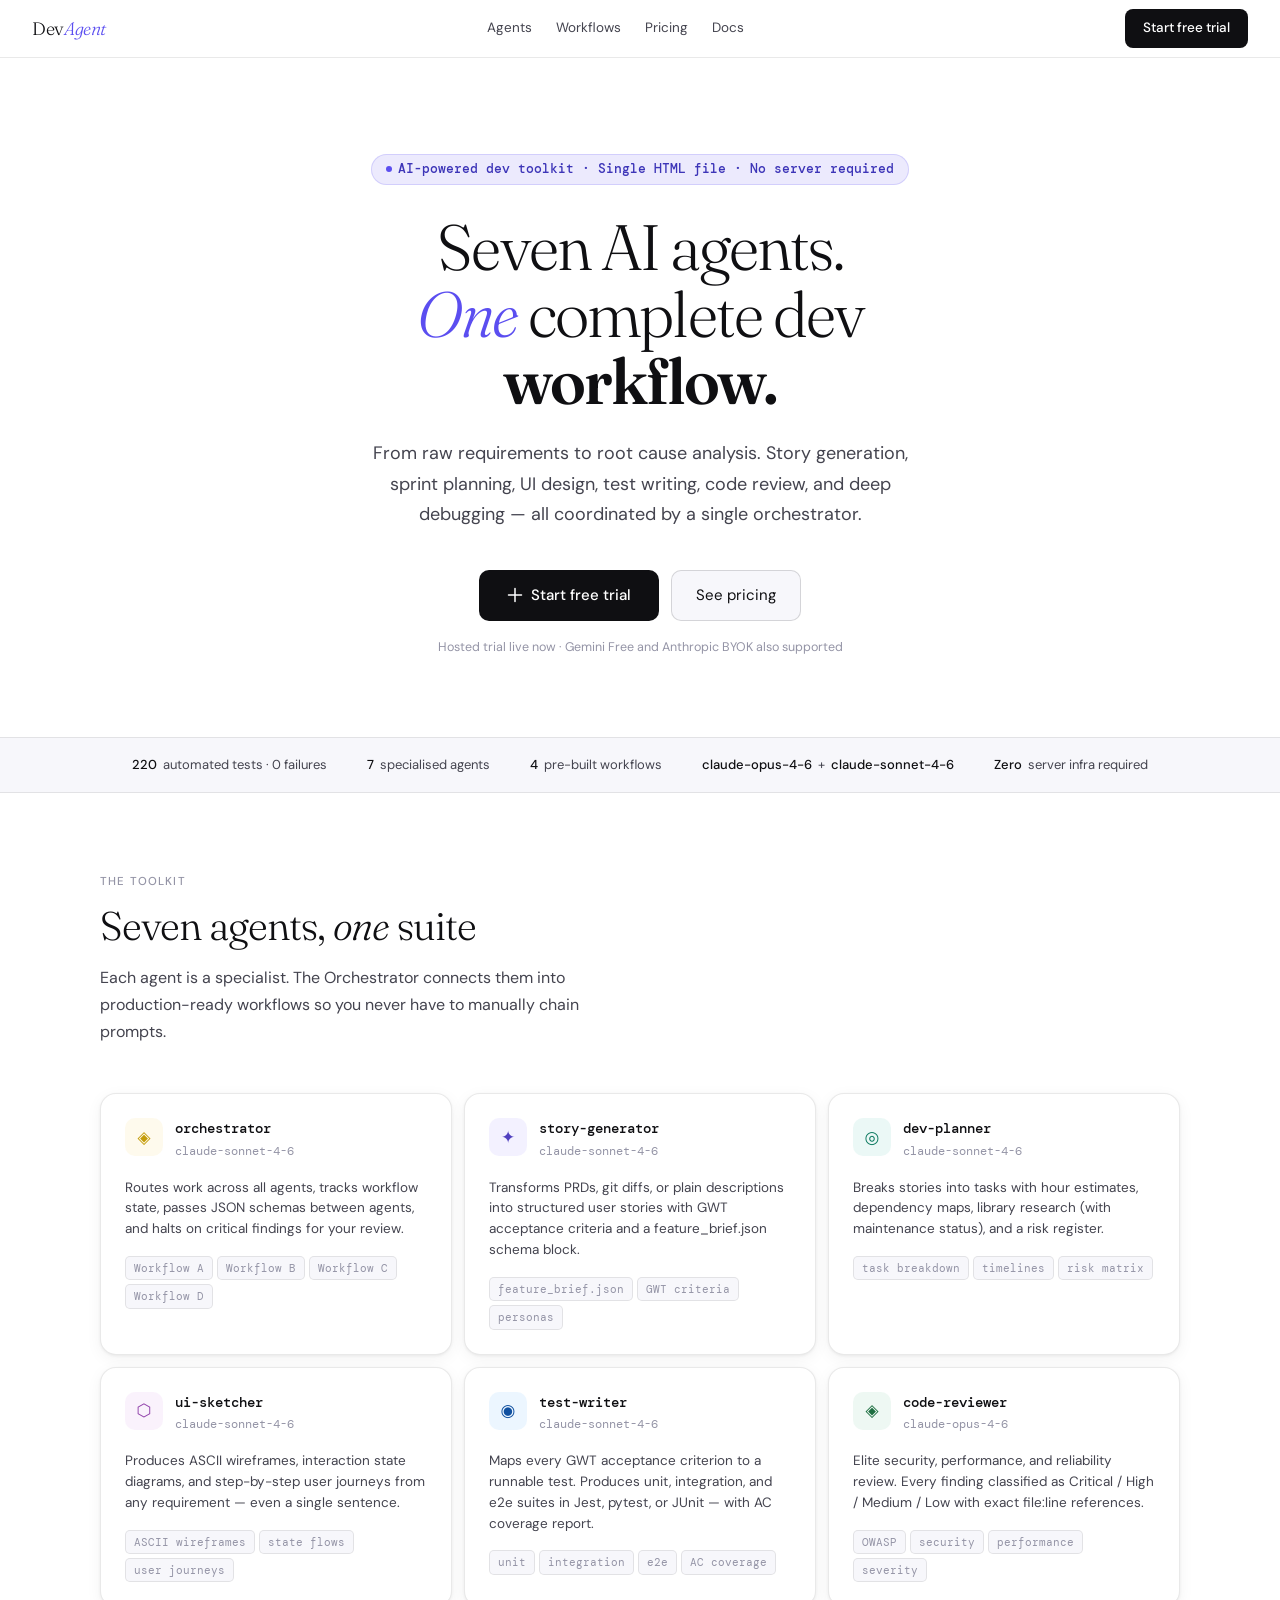
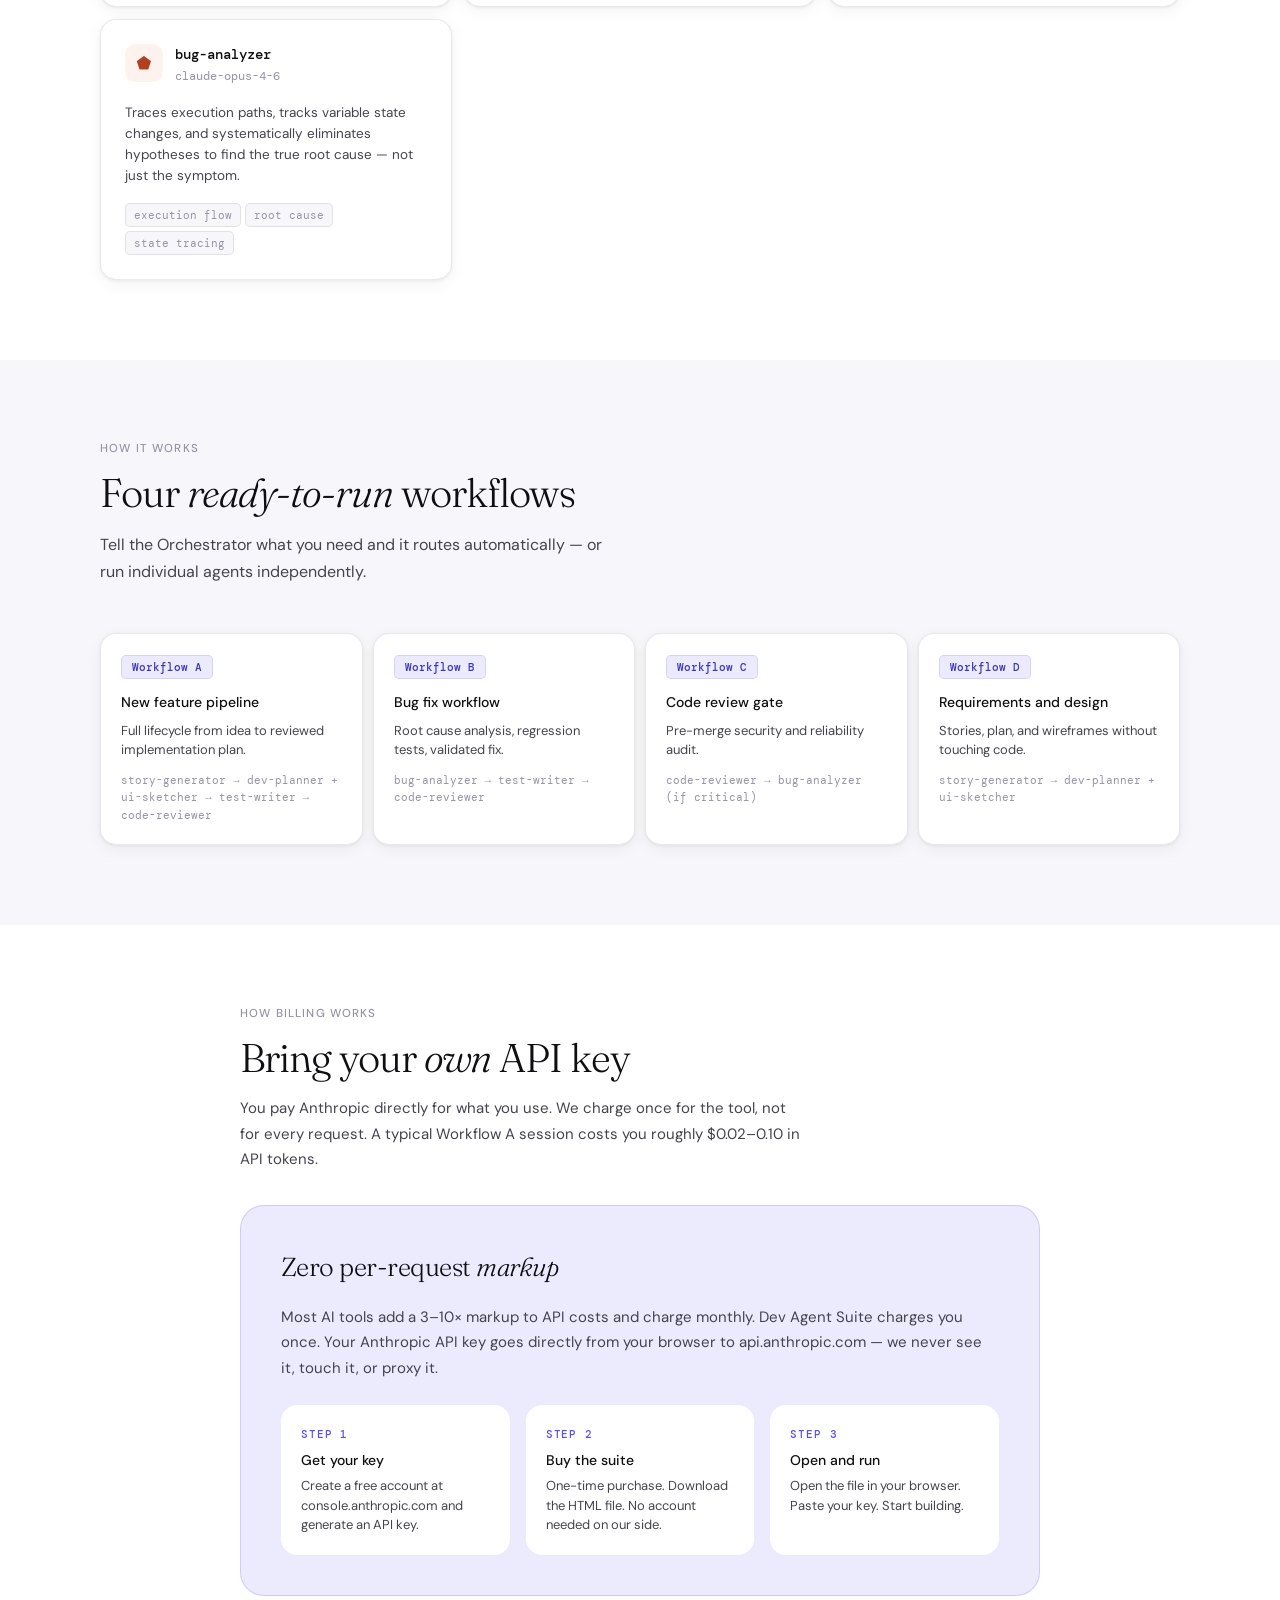
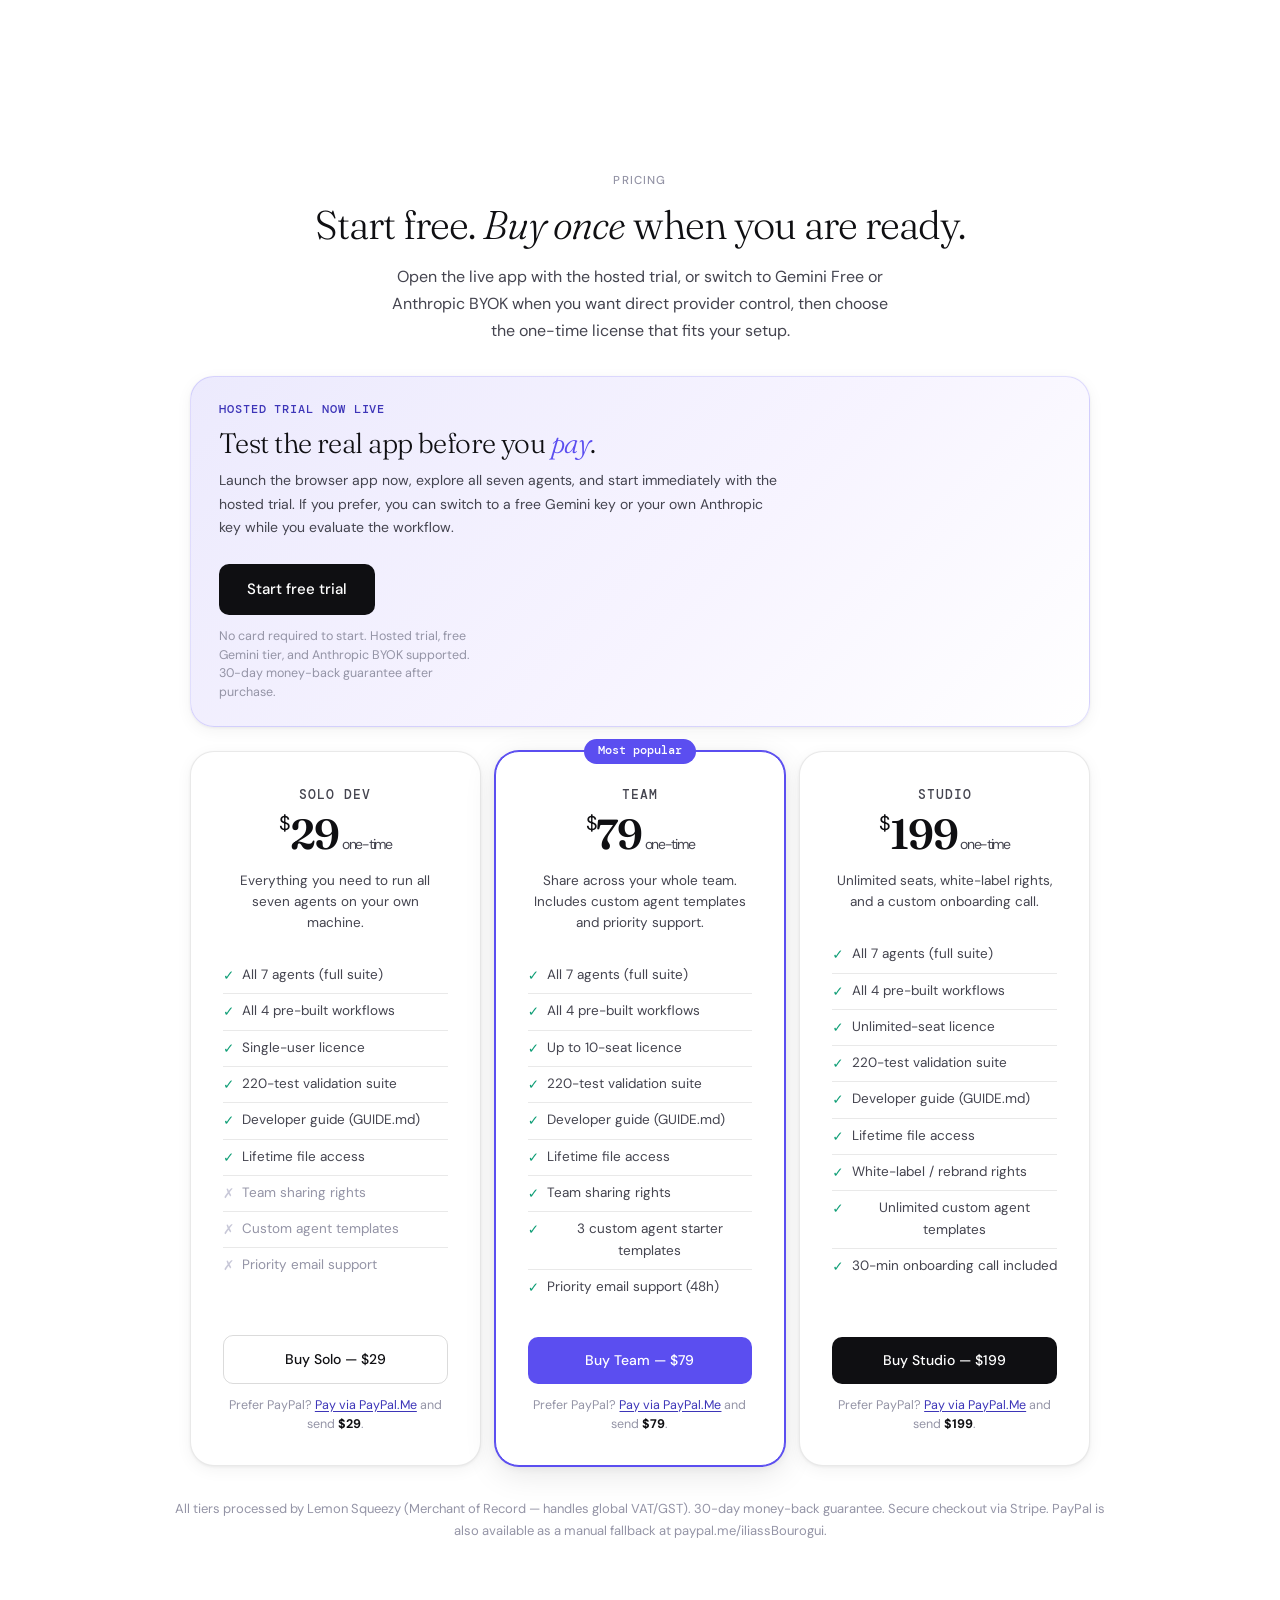
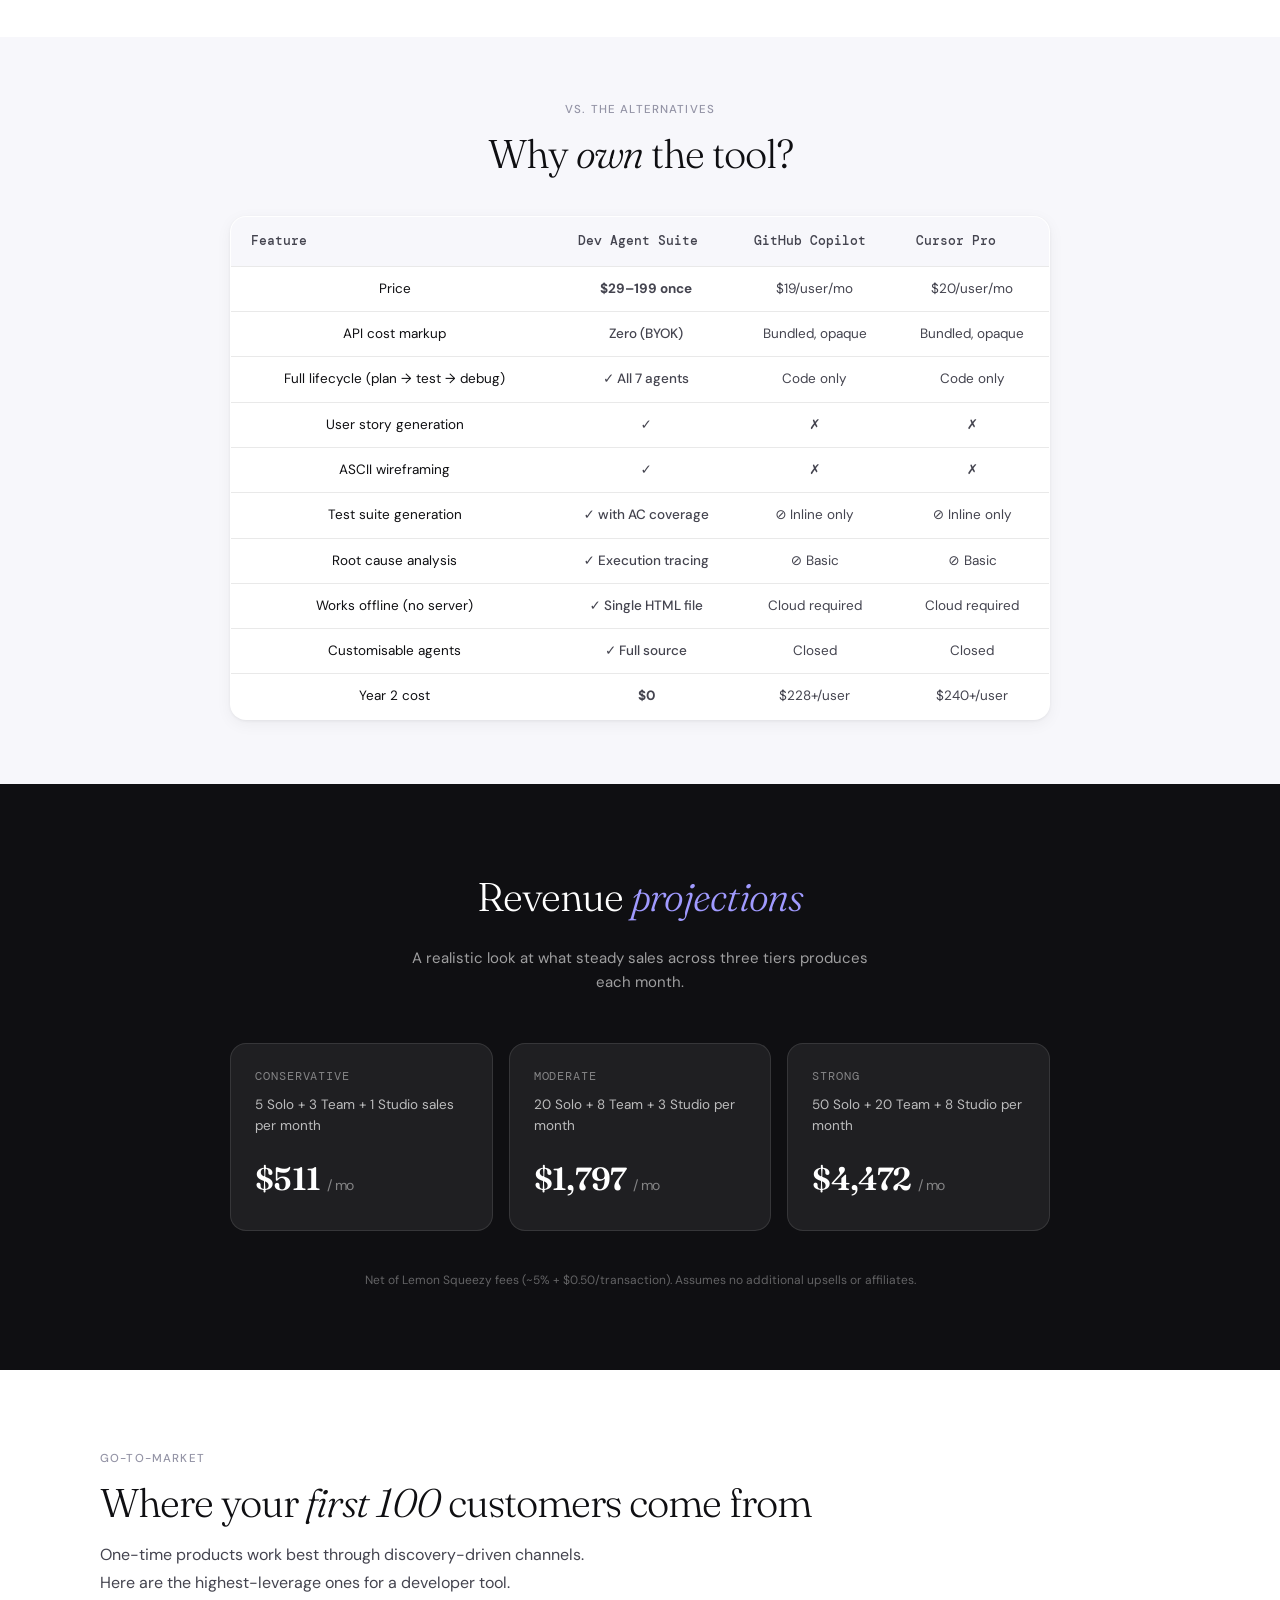
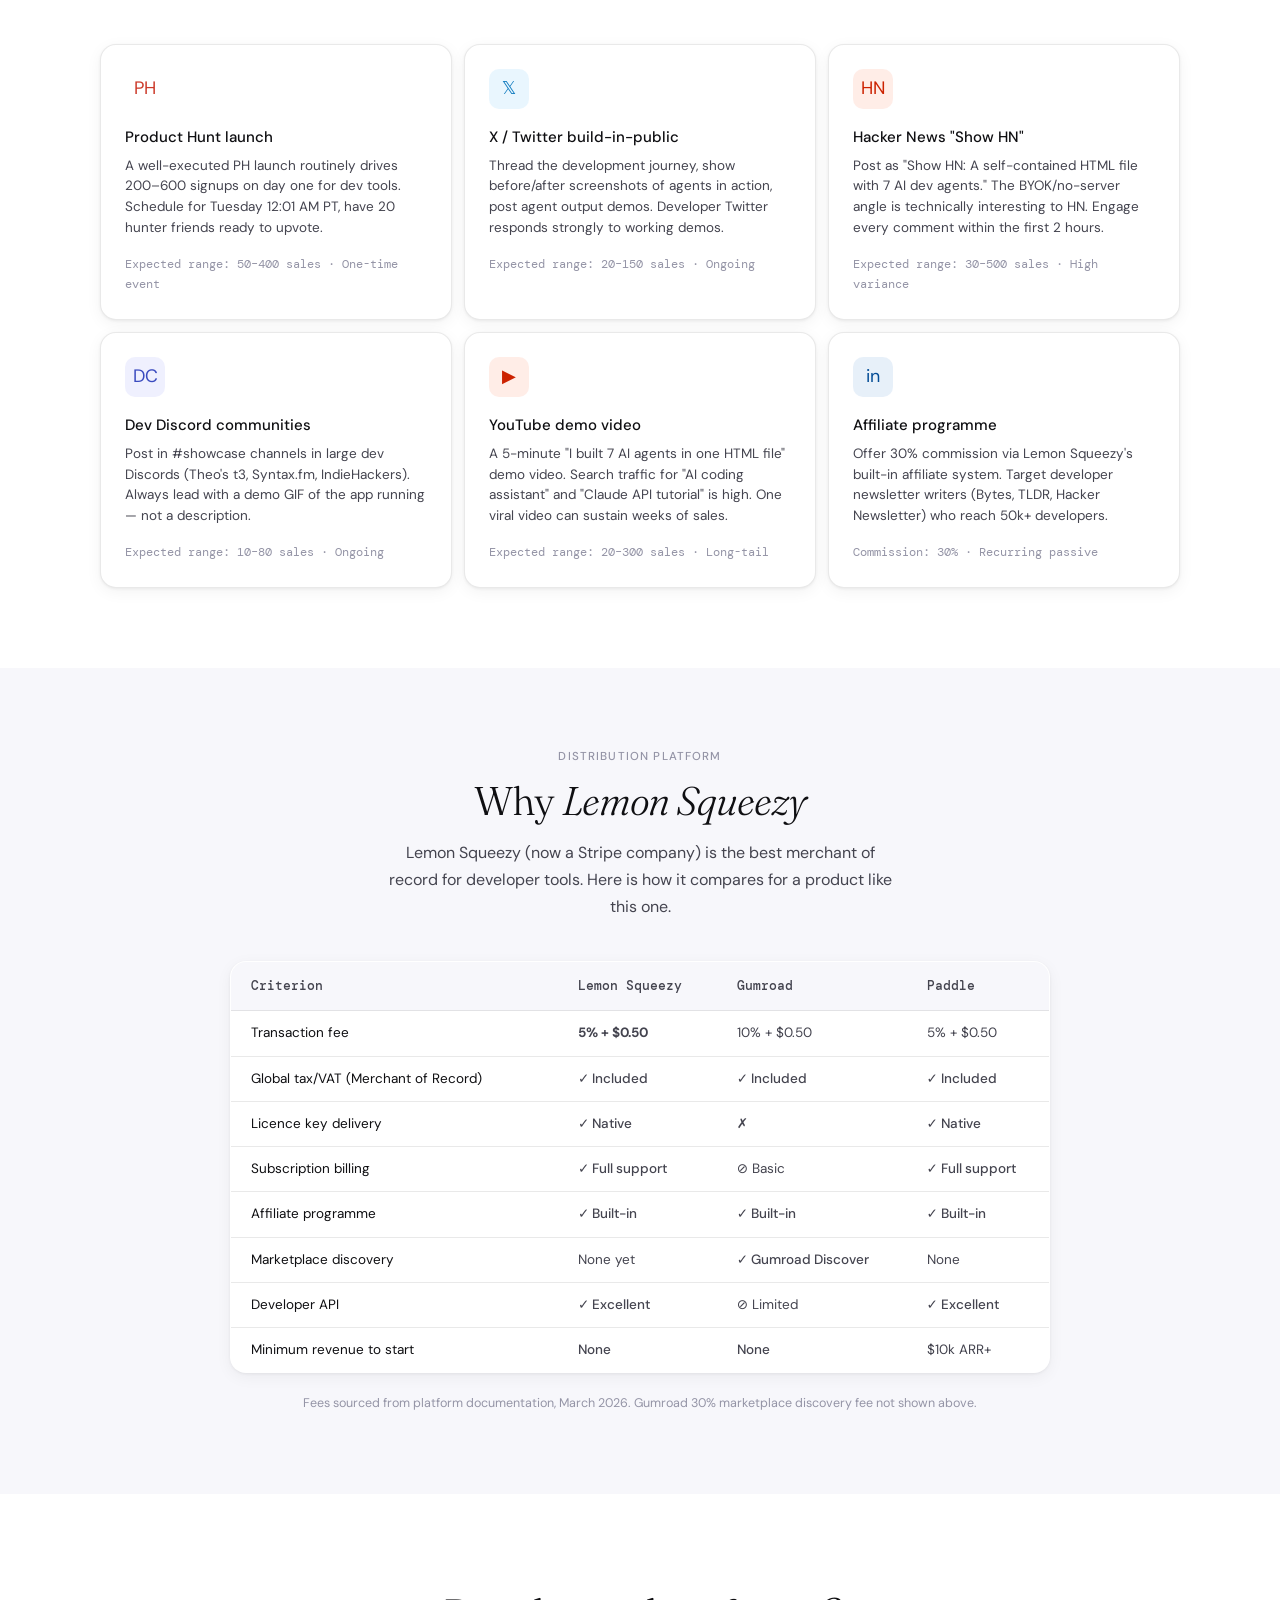
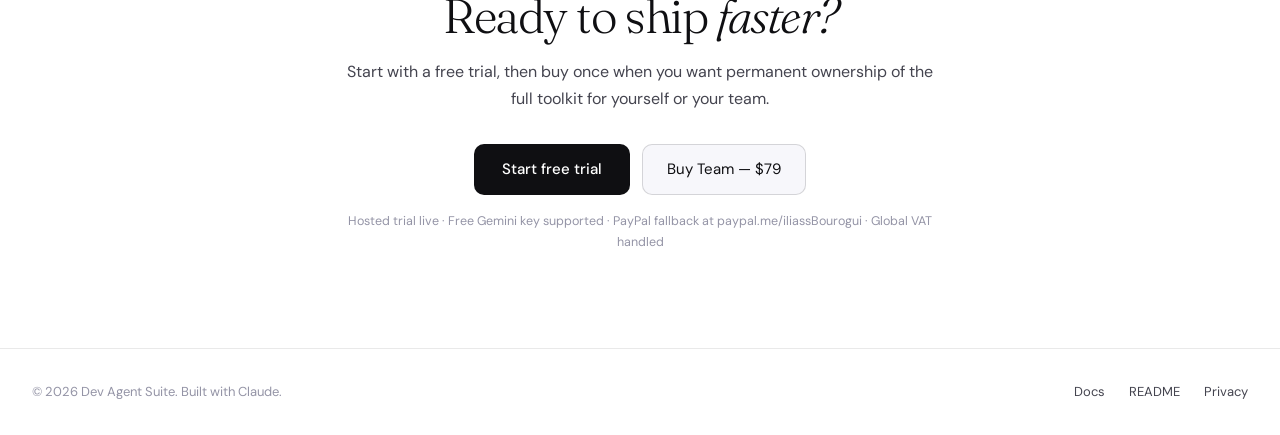
==== landing.html @ 56eece61 "Initial Dev Agent Suite release" ====
<!DOCTYPE html>
<html lang="en">
<head>
<meta charset="UTF-8">
<meta name="viewport" content="width=device-width, initial-scale=1.0">
<title>Dev Agent Suite — AI Development Agents for Solo Devs & Teams</title>
<meta name="description" content="Seven specialised AI agents covering your entire dev lifecycle — stories, planning, UI design, testing, code review, and root cause debugging. One file, no server.">
<meta property="og:title" content="Dev Agent Suite">
<meta property="og:description" content="Seven AI development agents in a single browser file. Requirements to root cause in one workflow.">
<meta property="og:type" content="website">
<link rel="preconnect" href="https://fonts.googleapis.com">
<link href="https://fonts.googleapis.com/css2?family=Fraunces:ital,opsz,wght@0,9..144,300;0,9..144,600;1,9..144,300&family=DM+Sans:wght@300;400;500&family=DM+Mono:wght@400;500&display=swap" rel="stylesheet">
<style>
*,*::before,*::after{box-sizing:border-box;margin:0;padding:0}
:root{
  --ink:#0f0f12;--ink2:#44444f;--ink3:#9494a6;--ink4:#c8c8d8;
  --paper:#ffffff;--surface:#f7f7fb;--surface2:#eeeef6;
  --purple:#5b4ef0;--purple-l:#eceafd;--purple-d:#3d35b8;
  --teal:#0f9e76;--teal-l:#e1f5ee;
  --coral:#d85a30;--coral-l:#faece7;
  --amber:#c47a0f;--amber-l:#faeeda;
  --blue:#1860a5;--blue-l:#e6f1fb;
  --green:#2d6e10;--green-l:#eaf3de;
  --border:rgba(15,15,18,0.09);--border2:rgba(15,15,18,0.15);
  --font-d:'Fraunces',Georgia,serif;
  --font-b:'DM Sans',system-ui,sans-serif;
  --font-m:'DM Mono',monospace;
  --r:10px;--rl:16px;--rx:24px;
  --shadow:0 1px 3px rgba(0,0,0,0.06),0 4px 16px rgba(0,0,0,0.05);
  --shadow-lg:0 8px 32px rgba(0,0,0,0.1),0 2px 8px rgba(0,0,0,0.06);
}
html{scroll-behavior:smooth}
body{background:var(--paper);color:var(--ink);font-family:var(--font-b);font-size:15px;line-height:1.65;-webkit-font-smoothing:antialiased}
a{color:inherit;text-decoration:none}
img{display:block;max-width:100%}

/* NAV */
.nav{position:sticky;top:0;z-index:100;background:rgba(255,255,255,0.92);backdrop-filter:blur(16px);border-bottom:1px solid var(--border);padding:0 2rem;display:flex;align-items:center;justify-content:space-between;height:58px}
.nav-brand{font-family:var(--font-d);font-weight:300;font-size:18px;letter-spacing:-0.02em}
.nav-brand em{font-style:italic;color:var(--purple)}
.nav-links{display:flex;align-items:center;gap:1.5rem}
.nav-links a{font-size:13.5px;color:var(--ink2);transition:color 0.12s}
.nav-links a:hover{color:var(--ink)}
.nav-cta{background:var(--ink);color:#fff;padding:8px 18px;border-radius:8px;font-size:13.5px;font-weight:500;transition:opacity 0.12s}
.nav-cta:hover{opacity:0.85}

/* HERO */
.hero{padding:6rem 2rem 5rem;text-align:center;max-width:860px;margin:0 auto}
.hero-eyebrow{display:inline-flex;align-items:center;gap:6px;background:var(--purple-l);color:var(--purple-d);border:1px solid rgba(91,78,240,0.18);border-radius:20px;padding:4px 14px;font-size:12.5px;font-weight:500;font-family:var(--font-m);margin-bottom:1.75rem}
.hero-eyebrow::before{content:'';width:6px;height:6px;border-radius:50%;background:var(--purple)}
.hero-title{font-family:var(--font-d);font-weight:300;font-size:clamp(38px,6vw,64px);line-height:1.05;letter-spacing:-0.03em;margin-bottom:1.5rem;color:var(--ink)}
.hero-title em{font-style:italic;color:var(--purple)}
.hero-title strong{font-weight:600}
.hero-sub{font-size:18px;color:var(--ink2);max-width:560px;margin:0 auto 2.5rem;line-height:1.7}
.hero-actions{display:flex;align-items:center;justify-content:center;gap:12px;flex-wrap:wrap}
.btn-primary{background:var(--ink);color:#fff;padding:13px 28px;border-radius:10px;font-size:15px;font-weight:500;transition:all 0.12s;display:inline-flex;align-items:center;gap:8px}
.btn-primary:hover{background:#1a1a22;transform:translateY(-1px)}
.btn-secondary{background:var(--surface);color:var(--ink);border:1px solid var(--border2);padding:12px 24px;border-radius:10px;font-size:15px;font-weight:400;transition:all 0.12s}
.btn-secondary:hover{background:var(--surface2)}
.hero-note{font-size:12.5px;color:var(--ink3);margin-top:1rem}

/* SOCIAL PROOF */
.proof-bar{border-top:1px solid var(--border);border-bottom:1px solid var(--border);padding:1rem 2rem;display:flex;align-items:center;justify-content:center;gap:2.5rem;flex-wrap:wrap;background:var(--surface)}
.proof-item{font-size:13px;color:var(--ink2);display:flex;align-items:center;gap:6px}
.proof-item strong{color:var(--ink);font-weight:500}

/* AGENT CARDS */
.section{padding:5rem 2rem}
.section-inner{max-width:1080px;margin:0 auto}
.section-label{font-size:11.5px;font-weight:500;text-transform:uppercase;letter-spacing:0.1em;color:var(--ink3);margin-bottom:0.75rem}
.section-title{font-family:var(--font-d);font-weight:300;font-size:clamp(28px,4vw,40px);letter-spacing:-0.025em;line-height:1.1;margin-bottom:1rem;color:var(--ink)}
.section-title em{font-style:italic}
.section-sub{font-size:16px;color:var(--ink2);max-width:520px;line-height:1.7;margin-bottom:3rem}
.agents-grid{display:grid;grid-template-columns:repeat(auto-fill,minmax(300px,1fr));gap:12px}
.agent-card{background:var(--paper);border:1px solid var(--border);border-radius:var(--rl);padding:1.5rem;transition:all 0.14s;box-shadow:var(--shadow)}
.agent-card:hover{box-shadow:var(--shadow-lg);transform:translateY(-2px);border-color:var(--border2)}
.ac-header{display:flex;align-items:flex-start;gap:12px;margin-bottom:1rem}
.ac-icon{width:38px;height:38px;border-radius:10px;display:flex;align-items:center;justify-content:center;font-size:17px;flex-shrink:0}
.ac-meta{flex:1}
.ac-name{font-size:13.5px;font-weight:500;font-family:var(--font-m);color:var(--ink);margin-bottom:2px}
.ac-model{font-size:11.5px;color:var(--ink3);font-family:var(--font-m)}
.ac-desc{font-size:13.5px;color:var(--ink2);line-height:1.55;margin-bottom:1rem}
.ac-tags{display:flex;gap:4px;flex-wrap:wrap}
.tag{padding:2px 8px;border-radius:5px;font-size:11px;font-family:var(--font-m);background:var(--surface);color:var(--ink3);border:1px solid var(--border)}

/* WORKFLOW */
.wf-section{background:var(--surface);padding:5rem 2rem}
.wf-grid{display:grid;grid-template-columns:repeat(auto-fill,minmax(240px,1fr));gap:10px}
.wf-card{background:var(--paper);border:1px solid var(--border);border-radius:var(--rl);padding:1.25rem;box-shadow:var(--shadow)}
.wf-badge{display:inline-flex;align-items:center;padding:2px 10px;border-radius:5px;font-size:11px;font-family:var(--font-m);font-weight:500;margin-bottom:0.75rem;background:var(--purple-l);color:var(--purple-d);border:1px solid rgba(91,78,240,0.15)}
.wf-name{font-size:14px;font-weight:500;color:var(--ink);margin-bottom:6px}
.wf-desc{font-size:13px;color:var(--ink2);line-height:1.5;margin-bottom:0.75rem}
.wf-flow{font-size:11px;font-family:var(--font-m);color:var(--ink3);line-height:1.6}

/* PRICING */
.pricing-section{padding:6rem 2rem}
.pricing-grid{display:grid;grid-template-columns:repeat(3,1fr);gap:14px;max-width:900px;margin:0 auto}
.plan{background:var(--paper);border:1px solid var(--border);border-radius:var(--rx);padding:2rem;box-shadow:var(--shadow);position:relative;display:flex;flex-direction:column}
.plan.featured{border-color:var(--purple);box-shadow:0 0 0 1px var(--purple),var(--shadow-lg)}
.plan-badge{position:absolute;top:-13px;left:50%;transform:translateX(-50%);background:var(--purple);color:#fff;font-size:11.5px;font-weight:500;padding:3px 14px;border-radius:20px;white-space:nowrap;font-family:var(--font-m)}
.plan-name{font-size:13px;font-weight:500;font-family:var(--font-m);color:var(--ink2);text-transform:uppercase;letter-spacing:0.08em;margin-bottom:0.5rem}
.plan-price{font-family:var(--font-d);font-weight:600;font-size:42px;letter-spacing:-0.03em;color:var(--ink);line-height:1;margin-bottom:4px}
.plan-price sup{font-size:20px;vertical-align:top;margin-top:8px;font-family:var(--font-b);font-weight:400}
.plan-price span{font-size:14px;font-weight:400;font-family:var(--font-b);color:var(--ink2)}
.plan-desc{font-size:13.5px;color:var(--ink2);margin:0.75rem 0 1.5rem;line-height:1.55}
.plan-features{list-style:none;margin-bottom:2rem;flex:1}
.plan-features li{font-size:13.5px;color:var(--ink2);padding:6px 0;border-bottom:1px solid var(--border);display:flex;align-items:flex-start;gap:8px}
.plan-features li:last-child{border-bottom:none}
.plan-features li::before{content:'✓';color:var(--teal);font-weight:500;flex-shrink:0;margin-top:1px}
.plan-features li.cross::before{content:'✗';color:var(--ink4)}
.plan-btn{display:block;text-align:center;padding:12px;border-radius:10px;font-size:14px;font-weight:500;transition:all 0.12s;cursor:pointer;border:none}
.plan-btn.outline{background:none;border:1px solid var(--border2);color:var(--ink)}
.plan-btn.outline:hover{background:var(--surface);border-color:var(--ink)}
.plan-btn.solid{background:var(--ink);color:#fff}
.plan-btn.solid:hover{background:#1a1a22}
.plan-btn.purple{background:var(--purple);color:#fff}
.plan-btn.purple:hover{background:var(--purple-d)}
.plan-alt{margin-top:0.75rem;font-size:12.5px;line-height:1.5;color:var(--ink3);text-align:center}
.plan-alt a{color:var(--purple-d);text-decoration:underline;text-underline-offset:2px}
.plan-alt strong{color:var(--ink)}
.trial-strip{display:flex;align-items:center;justify-content:space-between;gap:1.5rem;flex-wrap:wrap;max-width:900px;margin:0 auto 1.5rem;padding:1.5rem 1.75rem;border-radius:24px;background:linear-gradient(135deg,var(--purple-l),#f7f4ff 58%,#fff 100%);border:1px solid rgba(91,78,240,0.18);box-shadow:var(--shadow)}
.trial-copy{max-width:560px;text-align:left}
.trial-kicker{font-size:11.5px;font-family:var(--font-m);font-weight:500;letter-spacing:0.08em;text-transform:uppercase;color:var(--purple-d);margin-bottom:0.5rem}
.trial-title{font-family:var(--font-d);font-size:28px;font-weight:300;letter-spacing:-0.02em;line-height:1.1;color:var(--ink);margin-bottom:0.6rem}
.trial-title em{font-style:italic;color:var(--purple)}
.trial-text{font-size:14px;line-height:1.7;color:var(--ink2)}
.trial-actions{display:flex;flex-direction:column;align-items:flex-start;gap:0.75rem}
.trial-mini{font-size:12.5px;line-height:1.5;color:var(--ink3);max-width:260px;text-align:left}

/* COMPARISON TABLE */
.compare-section{padding:4rem 2rem;background:var(--surface)}
.compare-table{width:100%;border-collapse:collapse;max-width:820px;margin:2.5rem auto 0;background:var(--paper);border-radius:var(--rl);overflow:hidden;border:1px solid var(--border);box-shadow:var(--shadow)}
.compare-table th{padding:14px 20px;font-size:12.5px;font-weight:500;text-align:left;background:var(--surface);color:var(--ink2);border-bottom:1px solid var(--border);font-family:var(--font-m)}
.compare-table th:first-child{width:40%}
.compare-table td{padding:11px 20px;font-size:13.5px;color:var(--ink2);border-bottom:1px solid var(--border)}
.compare-table tr:last-child td{border-bottom:none}
.compare-table td:first-child{color:var(--ink);font-weight:400}
.check{color:var(--teal);font-weight:500}
.cross{color:var(--ink4)}
.partial{color:var(--amber)}

/* BYOK EXPLAINER */
.byok-section{padding:5rem 2rem}
.byok-inner{max-width:800px;margin:0 auto}
.byok-card{background:var(--purple-l);border:1px solid rgba(91,78,240,0.2);border-radius:var(--rx);padding:2.5rem;margin-top:2rem}
.byok-title{font-family:var(--font-d);font-weight:300;font-size:26px;letter-spacing:-0.02em;color:var(--ink);margin-bottom:1rem}
.byok-title em{font-style:italic}
.byok-desc{font-size:15px;color:var(--ink2);line-height:1.7;margin-bottom:1.5rem}
.byok-steps{display:grid;grid-template-columns:repeat(3,1fr);gap:16px}
.byok-step{background:var(--paper);border-radius:var(--rl);padding:1.25rem}
.byok-step-num{font-size:11px;font-family:var(--font-m);font-weight:500;color:var(--purple);text-transform:uppercase;letter-spacing:0.08em;margin-bottom:6px}
.byok-step-title{font-size:14px;font-weight:500;color:var(--ink);margin-bottom:4px}
.byok-step-desc{font-size:13px;color:var(--ink2);line-height:1.5}

/* REVENUE CALC */
.calc-section{padding:5rem 2rem;background:var(--ink)}
.calc-inner{max-width:820px;margin:0 auto;text-align:center}
.calc-title{font-family:var(--font-d);font-weight:300;font-size:clamp(28px,4vw,40px);letter-spacing:-0.025em;color:#fff;margin-bottom:1rem}
.calc-title em{font-style:italic;color:#a09aff}
.calc-sub{font-size:15px;color:rgba(255,255,255,0.6);max-width:480px;margin:0 auto 3rem}
.calc-grid{display:grid;grid-template-columns:repeat(3,1fr);gap:16px;margin-bottom:2.5rem}
.calc-card{background:rgba(255,255,255,0.07);border:1px solid rgba(255,255,255,0.1);border-radius:var(--rl);padding:1.5rem;text-align:left}
.calc-tier{font-size:11.5px;font-family:var(--font-m);color:rgba(255,255,255,0.45);text-transform:uppercase;letter-spacing:0.08em;margin-bottom:0.5rem}
.calc-scenario{font-size:13.5px;color:rgba(255,255,255,0.7);line-height:1.55;margin-bottom:1rem}
.calc-mrr{font-family:var(--font-d);font-weight:600;font-size:32px;letter-spacing:-0.02em;color:#fff}
.calc-mrr span{font-size:14px;font-weight:400;font-family:var(--font-b);color:rgba(255,255,255,0.45)}
.calc-note{font-size:12px;color:rgba(255,255,255,0.35);margin-top:1.5rem}

/* CHANNELS */
.channels-section{padding:5rem 2rem}
.channels-grid{display:grid;grid-template-columns:repeat(auto-fill,minmax(280px,1fr));gap:12px;margin-top:2.5rem}
.channel-card{background:var(--paper);border:1px solid var(--border);border-radius:var(--rl);padding:1.5rem;box-shadow:var(--shadow)}
.channel-icon{width:40px;height:40px;border-radius:10px;display:flex;align-items:center;justify-content:center;font-size:18px;margin-bottom:1rem}
.channel-name{font-size:15px;font-weight:500;color:var(--ink);margin-bottom:6px}
.channel-desc{font-size:13.5px;color:var(--ink2);line-height:1.55;margin-bottom:1rem}
.channel-meta{font-size:12px;font-family:var(--font-m);color:var(--ink3)}

/* PLATFORM COMPARISON */
.platform-section{padding:5rem 2rem;background:var(--surface)}

/* FINAL CTA */
.cta-section{padding:6rem 2rem;text-align:center}
.cta-inner{max-width:600px;margin:0 auto}
.cta-title{font-family:var(--font-d);font-weight:300;font-size:clamp(32px,4vw,48px);letter-spacing:-0.03em;line-height:1.08;color:var(--ink);margin-bottom:1rem}
.cta-title em{font-style:italic}
.cta-sub{font-size:16px;color:var(--ink2);margin-bottom:2rem;line-height:1.7}

/* FOOTER */
footer{border-top:1px solid var(--border);padding:2rem;display:flex;justify-content:space-between;align-items:center;flex-wrap:wrap;gap:1rem;font-size:13px;color:var(--ink3)}
footer a{color:var(--ink2);transition:color 0.1s}
footer a:hover{color:var(--ink)}

/* RESPONSIVE */
@media(max-width:768px){
  .pricing-grid{grid-template-columns:1fr}
  .byok-steps{grid-template-columns:1fr}
  .calc-grid{grid-template-columns:1fr}
  .nav-links{display:none}
  .hero{padding:4rem 1.25rem 3rem}
  .trial-strip{padding:1.25rem}
  .trial-actions{width:100%}
  .trial-actions .btn-primary{width:100%;justify-content:center}
  .trial-mini{max-width:none}
}
</style>
</head>
<body>

<nav class="nav">
  <a href="#" class="nav-brand">Dev<em>Agent</em></a>
  <div class="nav-links">
    <a href="#agents">Agents</a>
    <a href="#workflows">Workflows</a>
    <a href="#pricing">Pricing</a>
    <a href="#docs">Docs</a>
  </div>
  <a href="dev-agent-suite.html" class="nav-cta">Start free trial</a>
</nav>

<section class="hero">
  <div class="hero-eyebrow">AI-powered dev toolkit · Single HTML file · No server required</div>
  <h1 class="hero-title">
    Seven AI agents.<br>
    <em>One</em> complete dev<br>
    <strong>workflow.</strong>
  </h1>
  <p class="hero-sub">From raw requirements to root cause analysis. Story generation, sprint planning, UI design, test writing, code review, and deep debugging — all coordinated by a single orchestrator.</p>
  <div class="hero-actions">
    <a href="dev-agent-suite.html" class="btn-primary">
      <svg width="16" height="16" viewBox="0 0 16 16" fill="none"><path d="M8 1.5v13M1.5 8h13" stroke="currentColor" stroke-width="1.5" stroke-linecap="round"/></svg>
      Start free trial
    </a>
    <a href="#pricing" class="btn-secondary">See pricing</a>
  </div>
  <p class="hero-note">Hosted trial live now · Gemini Free and Anthropic BYOK also supported</p>
</section>

<div class="proof-bar">
  <div class="proof-item"><strong>220</strong> automated tests · 0 failures</div>
  <div class="proof-item"><strong>7</strong> specialised agents</div>
  <div class="proof-item"><strong>4</strong> pre-built workflows</div>
  <div class="proof-item"><strong>claude-opus-4-6</strong> + <strong>claude-sonnet-4-6</strong></div>
  <div class="proof-item"><strong>Zero</strong> server infra required</div>
</div>

<section class="section" id="agents">
  <div class="section-inner">
    <p class="section-label">The toolkit</p>
    <h2 class="section-title">Seven agents, <em>one</em> suite</h2>
    <p class="section-sub">Each agent is a specialist. The Orchestrator connects them into production-ready workflows so you never have to manually chain prompts.</p>
    <div class="agents-grid">

      <div class="agent-card">
        <div class="ac-header">
          <div class="ac-icon" style="background:#f5c84218;color:#c49c0a">◈</div>
          <div class="ac-meta">
            <div class="ac-name">orchestrator</div>
            <div class="ac-model">claude-sonnet-4-6</div>
          </div>
        </div>
        <p class="ac-desc">Routes work across all agents, tracks workflow state, passes JSON schemas between agents, and halts on critical findings for your review.</p>
        <div class="ac-tags"><span class="tag">Workflow A</span><span class="tag">Workflow B</span><span class="tag">Workflow C</span><span class="tag">Workflow D</span></div>
      </div>

      <div class="agent-card">
        <div class="ac-header">
          <div class="ac-icon" style="background:#7c6af718;color:#5040c0">✦</div>
          <div class="ac-meta">
            <div class="ac-name">story-generator</div>
            <div class="ac-model">claude-sonnet-4-6</div>
          </div>
        </div>
        <p class="ac-desc">Transforms PRDs, git diffs, or plain descriptions into structured user stories with GWT acceptance criteria and a feature_brief.json schema block.</p>
        <div class="ac-tags"><span class="tag">feature_brief.json</span><span class="tag">GWT criteria</span><span class="tag">personas</span></div>
      </div>

      <div class="agent-card">
        <div class="ac-header">
          <div class="ac-icon" style="background:#2eb89a18;color:#0d7a60">◎</div>
          <div class="ac-meta">
            <div class="ac-name">dev-planner</div>
            <div class="ac-model">claude-sonnet-4-6</div>
          </div>
        </div>
        <p class="ac-desc">Breaks stories into tasks with hour estimates, dependency maps, library research (with maintenance status), and a risk register.</p>
        <div class="ac-tags"><span class="tag">task breakdown</span><span class="tag">timelines</span><span class="tag">risk matrix</span></div>
      </div>

      <div class="agent-card">
        <div class="ac-header">
          <div class="ac-icon" style="background:#c778dd18;color:#9040aa">⬡</div>
          <div class="ac-meta">
            <div class="ac-name">ui-sketcher</div>
            <div class="ac-model">claude-sonnet-4-6</div>
          </div>
        </div>
        <p class="ac-desc">Produces ASCII wireframes, interaction state diagrams, and step-by-step user journeys from any requirement — even a single sentence.</p>
        <div class="ac-tags"><span class="tag">ASCII wireframes</span><span class="tag">state flows</span><span class="tag">user journeys</span></div>
      </div>

      <div class="agent-card">
        <div class="ac-header">
          <div class="ac-icon" style="background:#3b9eff18;color:#1050a0">◉</div>
          <div class="ac-meta">
            <div class="ac-name">test-writer</div>
            <div class="ac-model">claude-sonnet-4-6</div>
          </div>
        </div>
        <p class="ac-desc">Maps every GWT acceptance criterion to a runnable test. Produces unit, integration, and e2e suites in Jest, pytest, or JUnit — with AC coverage report.</p>
        <div class="ac-tags"><span class="tag">unit</span><span class="tag">integration</span><span class="tag">e2e</span><span class="tag">AC coverage</span></div>
      </div>

      <div class="agent-card">
        <div class="ac-header">
          <div class="ac-icon" style="background:#4caf7d18;color:#1d6e40">◈</div>
          <div class="ac-meta">
            <div class="ac-name">code-reviewer</div>
            <div class="ac-model">claude-opus-4-6</div>
          </div>
        </div>
        <p class="ac-desc">Elite security, performance, and reliability review. Every finding classified as Critical / High / Medium / Low with exact file:line references.</p>
        <div class="ac-tags"><span class="tag">OWASP</span><span class="tag">security</span><span class="tag">performance</span><span class="tag">severity</span></div>
      </div>

      <div class="agent-card">
        <div class="ac-header">
          <div class="ac-icon" style="background:#f0714a18;color:#b04020">⬟</div>
          <div class="ac-meta">
            <div class="ac-name">bug-analyzer</div>
            <div class="ac-model">claude-opus-4-6</div>
          </div>
        </div>
        <p class="ac-desc">Traces execution paths, tracks variable state changes, and systematically eliminates hypotheses to find the true root cause — not just the symptom.</p>
        <div class="ac-tags"><span class="tag">execution flow</span><span class="tag">root cause</span><span class="tag">state tracing</span></div>
      </div>
    </div>
  </div>
</section>

<section class="wf-section" id="workflows">
  <div class="section-inner">
    <p class="section-label">How it works</p>
    <h2 class="section-title">Four <em>ready-to-run</em> workflows</h2>
    <p class="section-sub">Tell the Orchestrator what you need and it routes automatically — or run individual agents independently.</p>
    <div class="wf-grid">
      <div class="wf-card">
        <div class="wf-badge">Workflow A</div>
        <div class="wf-name">New feature pipeline</div>
        <div class="wf-desc">Full lifecycle from idea to reviewed implementation plan.</div>
        <div class="wf-flow">story-generator → dev-planner + ui-sketcher → test-writer → code-reviewer</div>
      </div>
      <div class="wf-card">
        <div class="wf-badge">Workflow B</div>
        <div class="wf-name">Bug fix workflow</div>
        <div class="wf-desc">Root cause analysis, regression tests, validated fix.</div>
        <div class="wf-flow">bug-analyzer → test-writer → code-reviewer</div>
      </div>
      <div class="wf-card">
        <div class="wf-badge">Workflow C</div>
        <div class="wf-name">Code review gate</div>
        <div class="wf-desc">Pre-merge security and reliability audit.</div>
        <div class="wf-flow">code-reviewer → bug-analyzer (if critical)</div>
      </div>
      <div class="wf-card">
        <div class="wf-badge">Workflow D</div>
        <div class="wf-name">Requirements and design</div>
        <div class="wf-desc">Stories, plan, and wireframes without touching code.</div>
        <div class="wf-flow">story-generator → dev-planner + ui-sketcher</div>
      </div>
    </div>
  </div>
</section>

<section class="byok-section">
  <div class="byok-inner">
    <p class="section-label">How billing works</p>
    <h2 class="section-title">Bring your <em>own</em> API key</h2>
    <p style="font-size:15px;color:var(--ink2);max-width:560px;line-height:1.7">You pay Anthropic directly for what you use. We charge once for the tool, not for every request. A typical Workflow A session costs you roughly $0.02–0.10 in API tokens.</p>
    <div class="byok-card">
      <div class="byok-title">Zero per-request <em>markup</em></div>
      <p class="byok-desc">Most AI tools add a 3–10× markup to API costs and charge monthly. Dev Agent Suite charges you once. Your Anthropic API key goes directly from your browser to api.anthropic.com — we never see it, touch it, or proxy it.</p>
      <div class="byok-steps">
        <div class="byok-step">
          <div class="byok-step-num">Step 1</div>
          <div class="byok-step-title">Get your key</div>
          <div class="byok-step-desc">Create a free account at console.anthropic.com and generate an API key.</div>
        </div>
        <div class="byok-step">
          <div class="byok-step-num">Step 2</div>
          <div class="byok-step-title">Buy the suite</div>
          <div class="byok-step-desc">One-time purchase. Download the HTML file. No account needed on our side.</div>
        </div>
        <div class="byok-step">
          <div class="byok-step-num">Step 3</div>
          <div class="byok-step-title">Open and run</div>
          <div class="byok-step-desc">Open the file in your browser. Paste your key. Start building.</div>
        </div>
      </div>
    </div>
  </div>
</section>

<section class="pricing-section" id="pricing">
  <div class="section-inner" style="max-width:940px;margin:0 auto;text-align:center">
    <p class="section-label">Pricing</p>
    <h2 class="section-title">Start free. <em>Buy once</em> when you are ready.</h2>
    <p class="section-sub" style="margin:0 auto 2rem">Open the live app with the hosted trial, or switch to Gemini Free or Anthropic BYOK when you want direct provider control, then choose the one-time license that fits your setup.</p>
    <div class="trial-strip">
      <div class="trial-copy">
        <div class="trial-kicker">Hosted trial now live</div>
        <div class="trial-title">Test the real app before you <em>pay</em>.</div>
        <p class="trial-text">Launch the browser app now, explore all seven agents, and start immediately with the hosted trial. If you prefer, you can switch to a free Gemini key or your own Anthropic key while you evaluate the workflow.</p>
      </div>
      <div class="trial-actions">
        <a href="dev-agent-suite.html" class="btn-primary">Start free trial</a>
        <div class="trial-mini">No card required to start. Hosted trial, free Gemini tier, and Anthropic BYOK supported. 30-day money-back guarantee after purchase.</div>
      </div>
    </div>
    <div class="pricing-grid">


      <div class="plan">
        <div class="plan-name">Solo Dev</div>
        <div class="plan-price"><sup>$</sup>29<span> one-time</span></div>
        <p class="plan-desc">Everything you need to run all seven agents on your own machine.</p>
        <ul class="plan-features">
          <li>All 7 agents (full suite)</li>
          <li>All 4 pre-built workflows</li>
          <li>Single-user licence</li>
          <li>220-test validation suite</li>
          <li>Developer guide (GUIDE.md)</li>
          <li>Lifetime file access</li>
          <li class="cross" style="color:var(--ink3)">Team sharing rights</li>
          <li class="cross" style="color:var(--ink3)">Custom agent templates</li>
          <li class="cross" style="color:var(--ink3)">Priority email support</li>
        </ul>
        <a href="https://devagentsuite.lemonsqueezy.com/checkout/buy/solo" class="plan-btn outline">Buy Solo — $29</a>
        <div class="plan-alt">Prefer PayPal? <a href="https://paypal.me/iliassBourogui" target="_blank" rel="noopener noreferrer">Pay via PayPal.Me</a> and send <strong>$29</strong>.</div>
      </div>


      <div class="plan featured">
        <div class="plan-badge">Most popular</div>
        <div class="plan-name">Team</div>
        <div class="plan-price"><sup>$</sup>79<span> one-time</span></div>
        <p class="plan-desc">Share across your whole team. Includes custom agent templates and priority support.</p>
        <ul class="plan-features">
          <li>All 7 agents (full suite)</li>
          <li>All 4 pre-built workflows</li>
          <li>Up to 10-seat licence</li>
          <li>220-test validation suite</li>
          <li>Developer guide (GUIDE.md)</li>
          <li>Lifetime file access</li>
          <li>Team sharing rights</li>
          <li>3 custom agent starter templates</li>
          <li>Priority email support (48h)</li>
        </ul>
        <a href="https://devagentsuite.lemonsqueezy.com/checkout/buy/team" class="plan-btn purple">Buy Team — $79</a>
        <div class="plan-alt">Prefer PayPal? <a href="https://paypal.me/iliassBourogui" target="_blank" rel="noopener noreferrer">Pay via PayPal.Me</a> and send <strong>$79</strong>.</div>
      </div>


      <div class="plan">
        <div class="plan-name">Studio</div>
        <div class="plan-price"><sup>$</sup>199<span> one-time</span></div>
        <p class="plan-desc">Unlimited seats, white-label rights, and a custom onboarding call.</p>
        <ul class="plan-features">
          <li>All 7 agents (full suite)</li>
          <li>All 4 pre-built workflows</li>
          <li>Unlimited-seat licence</li>
          <li>220-test validation suite</li>
          <li>Developer guide (GUIDE.md)</li>
          <li>Lifetime file access</li>
          <li>White-label / rebrand rights</li>
          <li>Unlimited custom agent templates</li>
          <li>30-min onboarding call included</li>
        </ul>
        <a href="https://devagentsuite.lemonsqueezy.com/checkout/buy/studio" class="plan-btn solid">Buy Studio — $199</a>
        <div class="plan-alt">Prefer PayPal? <a href="https://paypal.me/iliassBourogui" target="_blank" rel="noopener noreferrer">Pay via PayPal.Me</a> and send <strong>$199</strong>.</div>
      </div>

    </div>

    <p style="font-size:13px;color:var(--ink3);margin-top:2rem">All tiers processed by Lemon Squeezy (Merchant of Record — handles global VAT/GST). 30-day money-back guarantee. Secure checkout via Stripe. PayPal is also available as a manual fallback at <a href="https://paypal.me/iliassBourogui" target="_blank" rel="noopener noreferrer">paypal.me/iliassBourogui</a>.</p>
  </div>
</section>

<section class="compare-section">
  <div class="section-inner" style="max-width:860px;margin:0 auto;text-align:center">
    <p class="section-label">vs. the alternatives</p>
    <h2 class="section-title">Why <em>own</em> the tool?</h2>
    <table class="compare-table">
      <thead>
        <tr>
          <th>Feature</th>
          <th>Dev Agent Suite</th>
          <th>GitHub Copilot</th>
          <th>Cursor Pro</th>
        </tr>
      </thead>
      <tbody>
        <tr><td>Price</td><td><strong>$29–199 once</strong></td><td>$19/user/mo</td><td>$20/user/mo</td></tr>
        <tr><td>API cost markup</td><td class="check">Zero (BYOK)</td><td class="cross">Bundled, opaque</td><td class="cross">Bundled, opaque</td></tr>
        <tr><td>Full lifecycle (plan → test → debug)</td><td class="check">✓ All 7 agents</td><td class="cross">Code only</td><td class="cross">Code only</td></tr>
        <tr><td>User story generation</td><td class="check">✓</td><td class="cross">✗</td><td class="cross">✗</td></tr>
        <tr><td>ASCII wireframing</td><td class="check">✓</td><td class="cross">✗</td><td class="cross">✗</td></tr>
        <tr><td>Test suite generation</td><td class="check">✓ with AC coverage</td><td class="partial">⊘ Inline only</td><td class="partial">⊘ Inline only</td></tr>
        <tr><td>Root cause analysis</td><td class="check">✓ Execution tracing</td><td class="partial">⊘ Basic</td><td class="partial">⊘ Basic</td></tr>
        <tr><td>Works offline (no server)</td><td class="check">✓ Single HTML file</td><td class="cross">Cloud required</td><td class="cross">Cloud required</td></tr>
        <tr><td>Customisable agents</td><td class="check">✓ Full source</td><td class="cross">Closed</td><td class="cross">Closed</td></tr>
        <tr><td>Year 2 cost</td><td class="check"><strong>$0</strong></td><td class="cross">$228+/user</td><td class="cross">$240+/user</td></tr>
      </tbody>
    </table>
  </div>
</section>

<section class="calc-section">
  <div class="calc-inner">
    <h2 class="calc-title">Revenue <em>projections</em></h2>
    <p class="calc-sub">A realistic look at what steady sales across three tiers produces each month.</p>
    <div class="calc-grid">
      <div class="calc-card">
        <div class="calc-tier">Conservative</div>
        <div class="calc-scenario">5 Solo + 3 Team + 1 Studio sales per month</div>
        <div class="calc-mrr">$511 <span>/ mo</span></div>
      </div>
      <div class="calc-card">
        <div class="calc-tier">Moderate</div>
        <div class="calc-scenario">20 Solo + 8 Team + 3 Studio per month</div>
        <div class="calc-mrr">$1,797 <span>/ mo</span></div>
      </div>
      <div class="calc-card">
        <div class="calc-tier">Strong</div>
        <div class="calc-scenario">50 Solo + 20 Team + 8 Studio per month</div>
        <div class="calc-mrr">$4,472 <span>/ mo</span></div>
      </div>
    </div>
    <p class="calc-note">Net of Lemon Squeezy fees (~5% + $0.50/transaction). Assumes no additional upsells or affiliates.</p>
  </div>
</section>

<section class="channels-section">
  <div class="section-inner">
    <p class="section-label">Go-to-market</p>
    <h2 class="section-title">Where your <em>first 100</em> customers come from</h2>
    <p class="section-sub">One-time products work best through discovery-driven channels. Here are the highest-leverage ones for a developer tool.</p>
    <div class="channels-grid">
      <div class="channel-card">
        <div class="channel-icon" style="background:#ff6154 18;color:#cc3a2a">PH</div>
        <div class="channel-name">Product Hunt launch</div>
        <div class="channel-desc">A well-executed PH launch routinely drives 200–600 signups on day one for dev tools. Schedule for Tuesday 12:01 AM PT, have 20 hunter friends ready to upvote.</div>
        <div class="channel-meta">Expected range: 50–400 sales · One-time event</div>
      </div>
      <div class="channel-card">
        <div class="channel-icon" style="background:#1da1f218;color:#0d7abf">𝕏</div>
        <div class="channel-name">X / Twitter build-in-public</div>
        <div class="channel-desc">Thread the development journey, show before/after screenshots of agents in action, post agent output demos. Developer Twitter responds strongly to working demos.</div>
        <div class="channel-meta">Expected range: 20–150 sales · Ongoing</div>
      </div>
      <div class="channel-card">
        <div class="channel-icon" style="background:#ff450018;color:#cc2200">HN</div>
        <div class="channel-name">Hacker News "Show HN"</div>
        <div class="channel-desc">Post as "Show HN: A self-contained HTML file with 7 AI dev agents." The BYOK/no-server angle is technically interesting to HN. Engage every comment within the first 2 hours.</div>
        <div class="channel-meta">Expected range: 30–500 sales · High variance</div>
      </div>
      <div class="channel-card">
        <div class="channel-icon" style="background:#5865f218;color:#3a4bbf">DC</div>
        <div class="channel-name">Dev Discord communities</div>
        <div class="channel-desc">Post in #showcase channels in large dev Discords (Theo's t3, Syntax.fm, IndieHackers). Always lead with a demo GIF of the app running — not a description.</div>
        <div class="channel-meta">Expected range: 10–80 sales · Ongoing</div>
      </div>
      <div class="channel-card">
        <div class="channel-icon" style="background:#ff450018;color:#cc2200">▶</div>
        <div class="channel-name">YouTube demo video</div>
        <div class="channel-desc">A 5-minute "I built 7 AI agents in one HTML file" demo video. Search traffic for "AI coding assistant" and "Claude API tutorial" is high. One viral video can sustain weeks of sales.</div>
        <div class="channel-meta">Expected range: 20–300 sales · Long-tail</div>
      </div>
      <div class="channel-card">
        <div class="channel-icon" style="background:#0a66c218;color:#054d96">in</div>
        <div class="channel-name">Affiliate programme</div>
        <div class="channel-desc">Offer 30% commission via Lemon Squeezy's built-in affiliate system. Target developer newsletter writers (Bytes, TLDR, Hacker Newsletter) who reach 50k+ developers.</div>
        <div class="channel-meta">Commission: 30% · Recurring passive</div>
      </div>
    </div>
  </div>
</section>

<section class="platform-section" id="docs">
  <div class="section-inner" style="max-width:820px;margin:0 auto;text-align:center">
    <p class="section-label">Distribution platform</p>
    <h2 class="section-title">Why <em>Lemon Squeezy</em></h2>
    <p class="section-sub" style="margin:0 auto 2.5rem">Lemon Squeezy (now a Stripe company) is the best merchant of record for developer tools. Here is how it compares for a product like this one.</p>
    <table class="compare-table" style="text-align:left">
      <thead>
        <tr><th>Criterion</th><th>Lemon Squeezy</th><th>Gumroad</th><th>Paddle</th></tr>
      </thead>
      <tbody>
        <tr><td>Transaction fee</td><td><strong>5% + $0.50</strong></td><td>10% + $0.50</td><td>5% + $0.50</td></tr>
        <tr><td>Global tax/VAT (Merchant of Record)</td><td class="check">✓ Included</td><td class="check">✓ Included</td><td class="check">✓ Included</td></tr>
        <tr><td>Licence key delivery</td><td class="check">✓ Native</td><td class="cross">✗</td><td class="check">✓ Native</td></tr>
        <tr><td>Subscription billing</td><td class="check">✓ Full support</td><td class="partial">⊘ Basic</td><td class="check">✓ Full support</td></tr>
        <tr><td>Affiliate programme</td><td class="check">✓ Built-in</td><td class="check">✓ Built-in</td><td class="check">✓ Built-in</td></tr>
        <tr><td>Marketplace discovery</td><td class="cross">None yet</td><td class="check">✓ Gumroad Discover</td><td class="cross">None</td></tr>
        <tr><td>Developer API</td><td class="check">✓ Excellent</td><td class="partial">⊘ Limited</td><td class="check">✓ Excellent</td></tr>
        <tr><td>Minimum revenue to start</td><td class="check">None</td><td class="check">None</td><td class="cross">$10k ARR+</td></tr>
      </tbody>
    </table>
    <p style="font-size:12.5px;color:var(--ink3);margin-top:1.25rem">Fees sourced from platform documentation, March 2026. Gumroad 30% marketplace discovery fee not shown above.</p>
  </div>
</section>

<section class="cta-section">
  <div class="cta-inner">
    <h2 class="cta-title">Ready to ship <em>faster?</em></h2>
    <p class="cta-sub">Start with a free trial, then buy once when you want permanent ownership of the full toolkit for yourself or your team.</p>
    <div class="hero-actions">
      <a href="dev-agent-suite.html" class="btn-primary">Start free trial</a>
      <a href="https://devagentsuite.lemonsqueezy.com/checkout/buy/team" class="btn-secondary">Buy Team — $79</a>
    </div>
    <p class="hero-note" style="margin-top:1rem">Hosted trial live · Free Gemini key supported · PayPal fallback at <a href="https://paypal.me/iliassBourogui" target="_blank" rel="noopener noreferrer">paypal.me/iliassBourogui</a> · Global VAT handled</p>
  </div>
</section>

<footer>
  <div>© 2026 Dev Agent Suite. Built with Claude.</div>
  <div style="display:flex;gap:1.5rem">
    <a href="GUIDE.md">Docs</a>
    <a href="README.md">README</a>
    <a href="https://anthropic.com/privacy">Privacy</a>
  </div>
</footer>

</body>
</html>
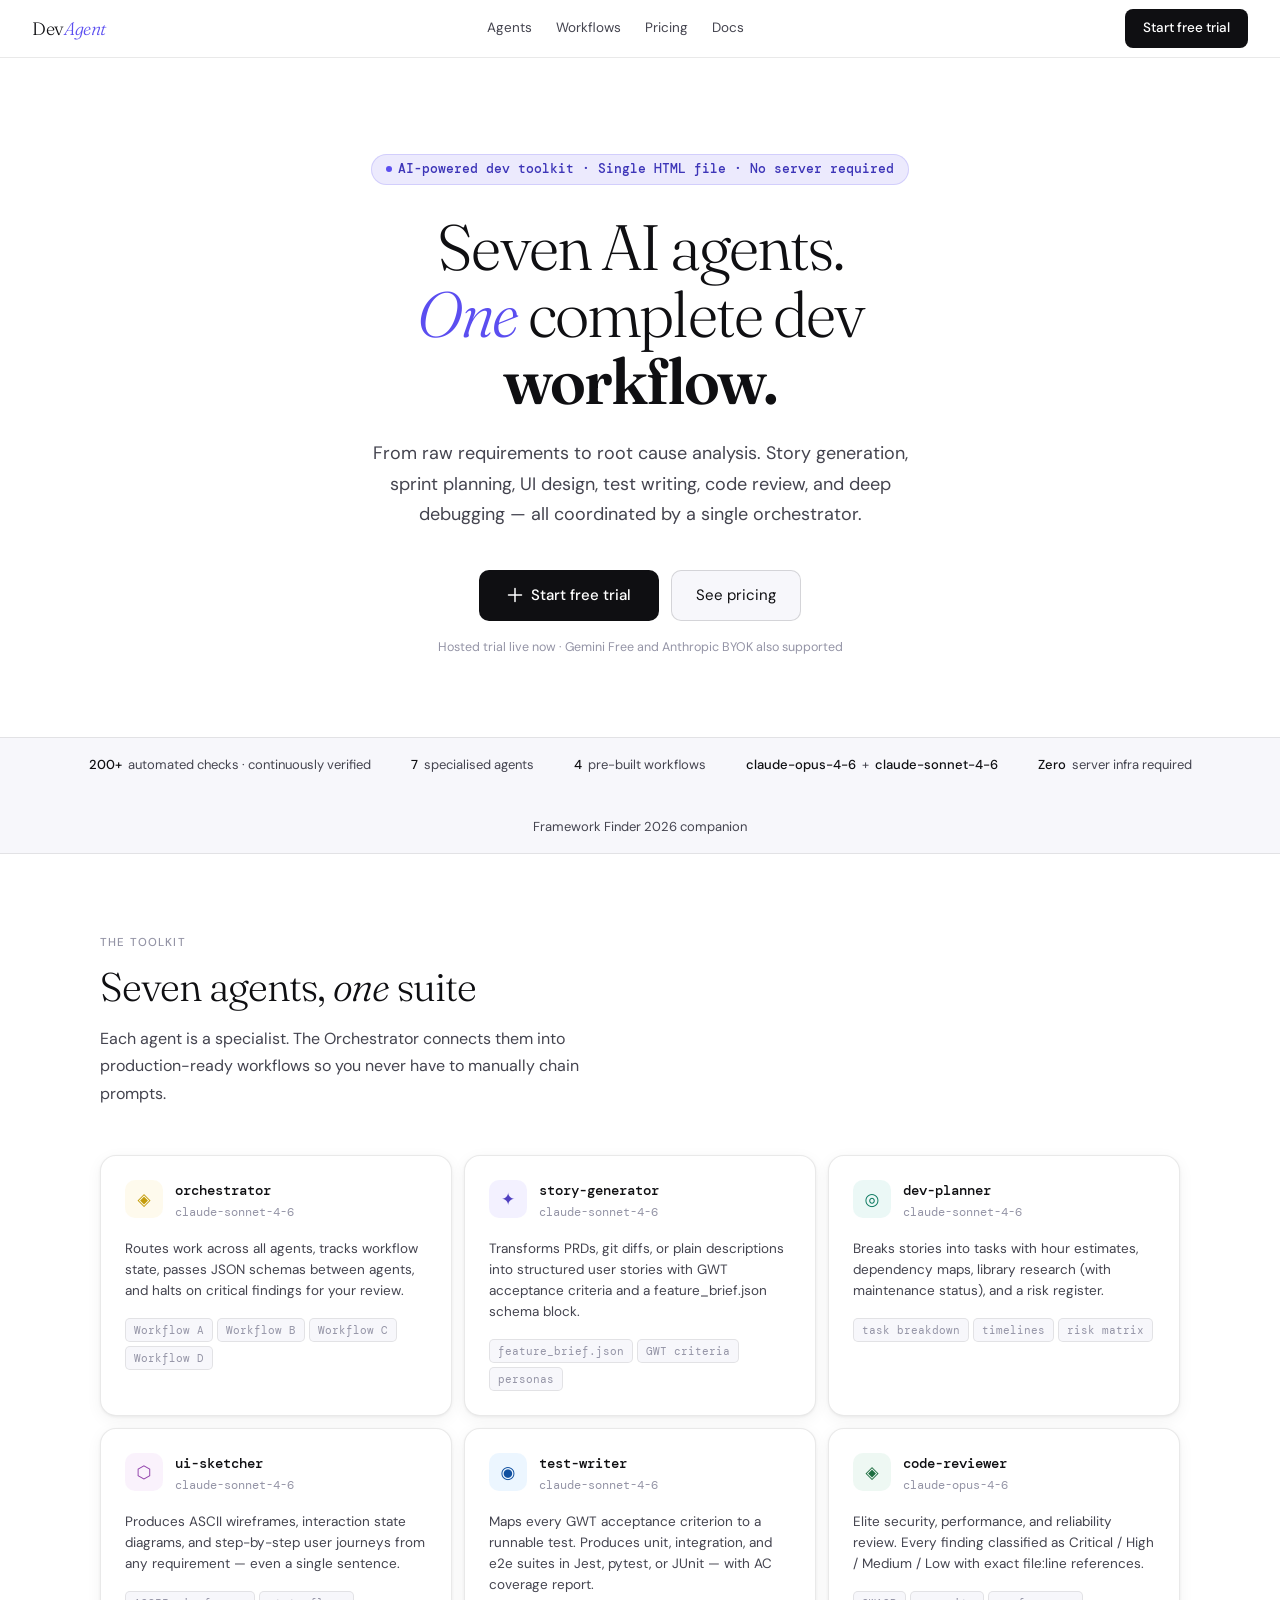
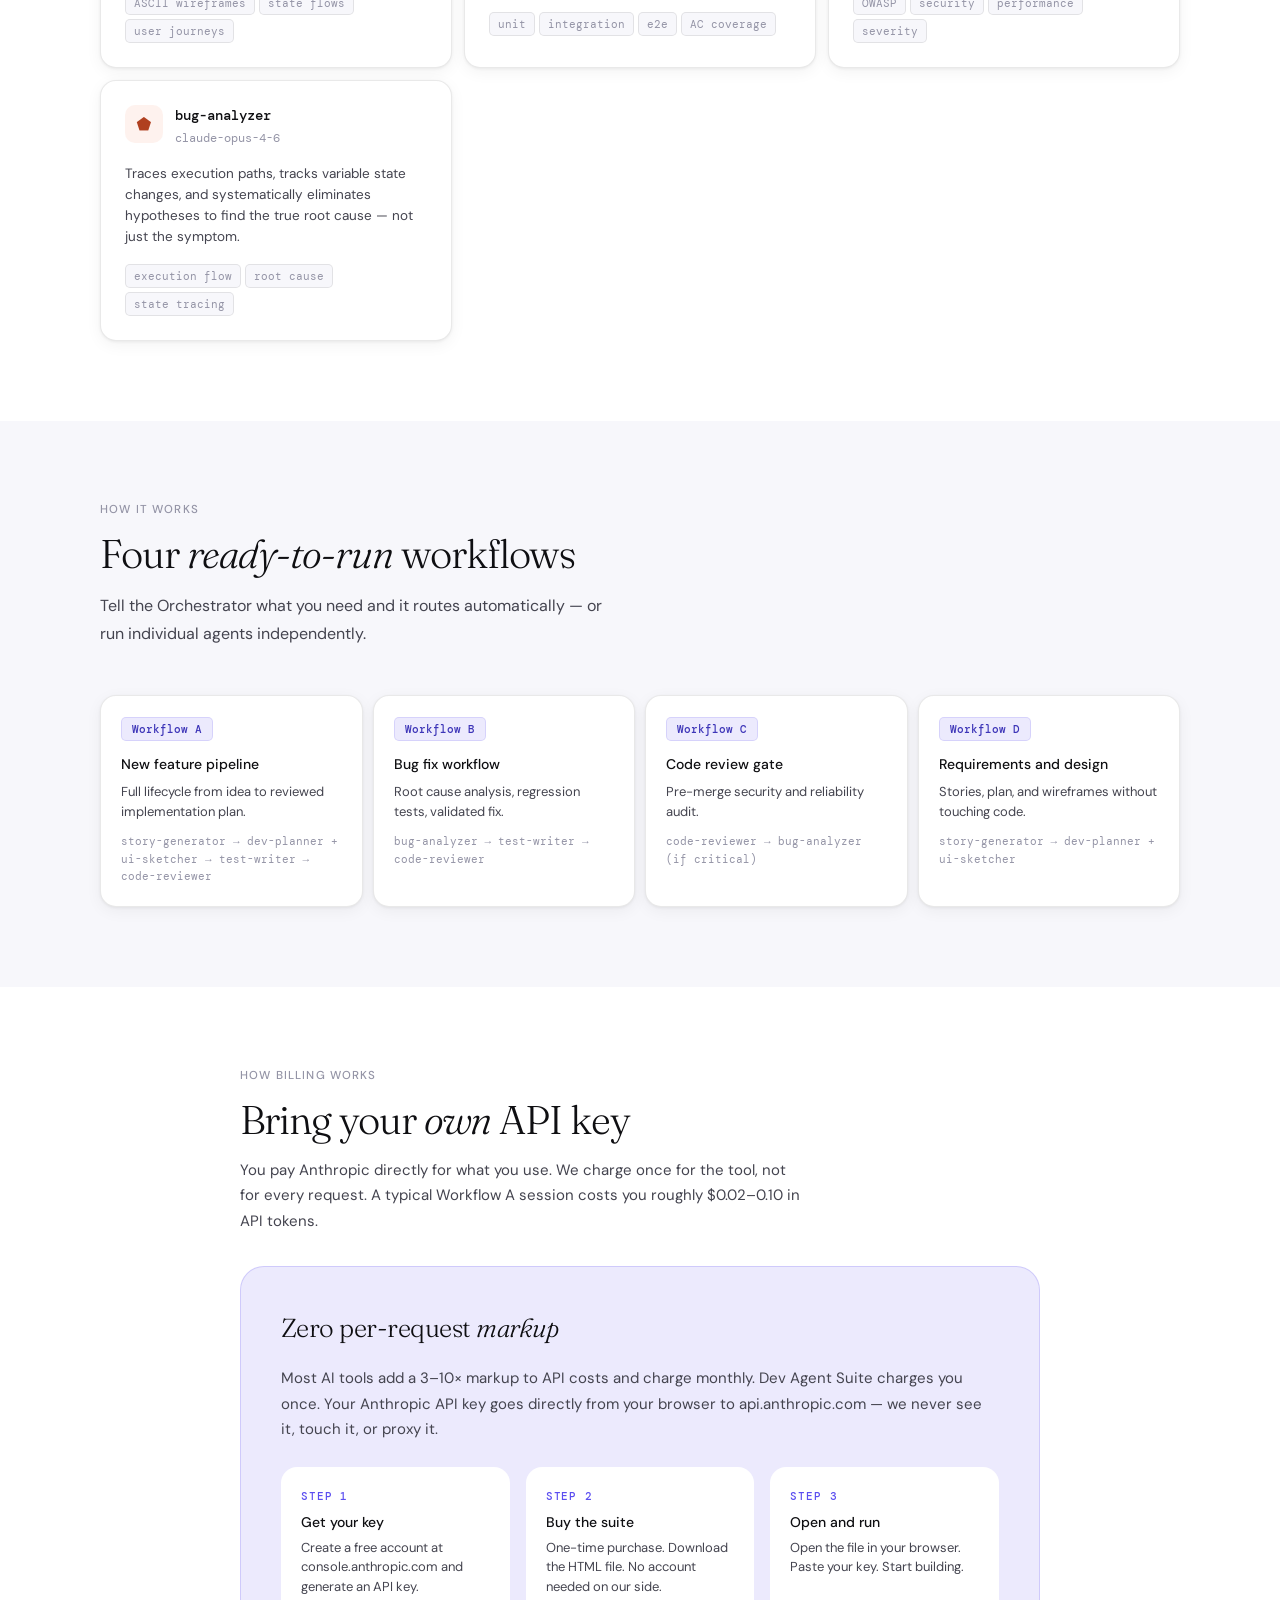
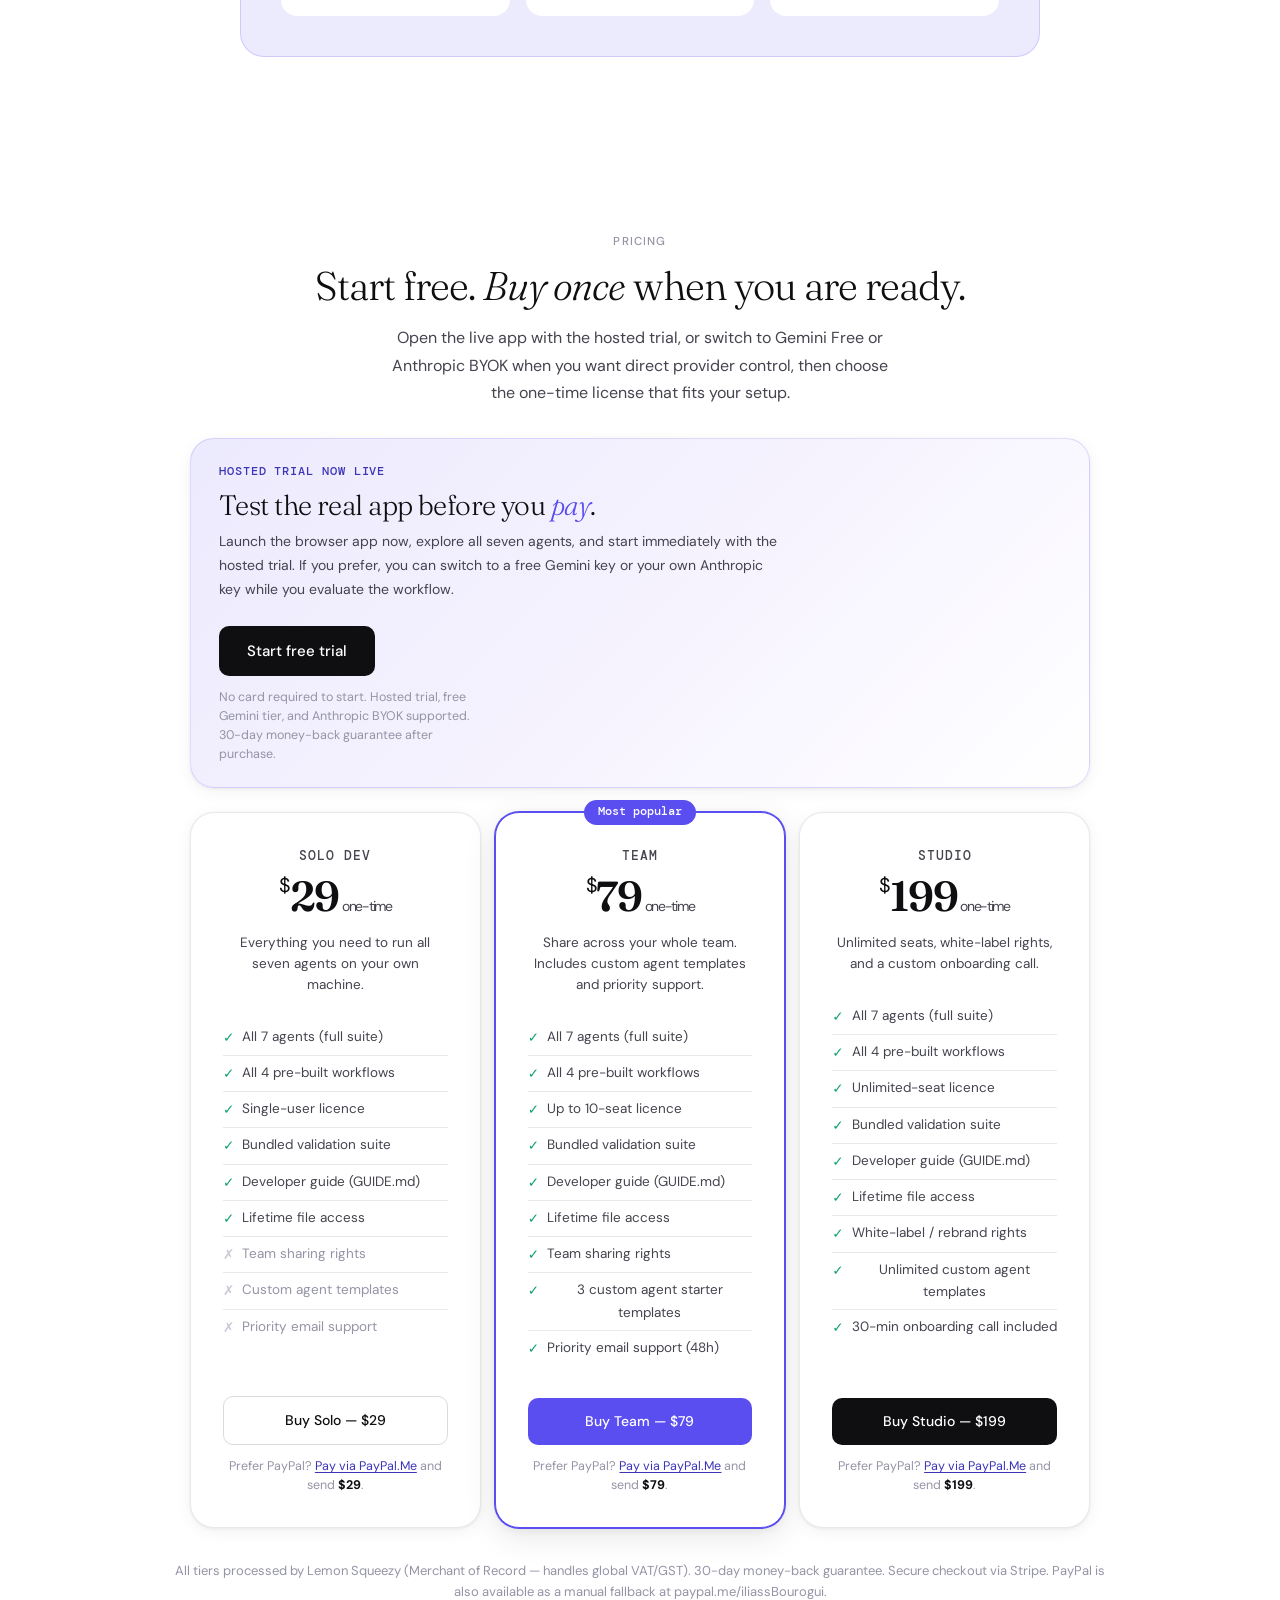
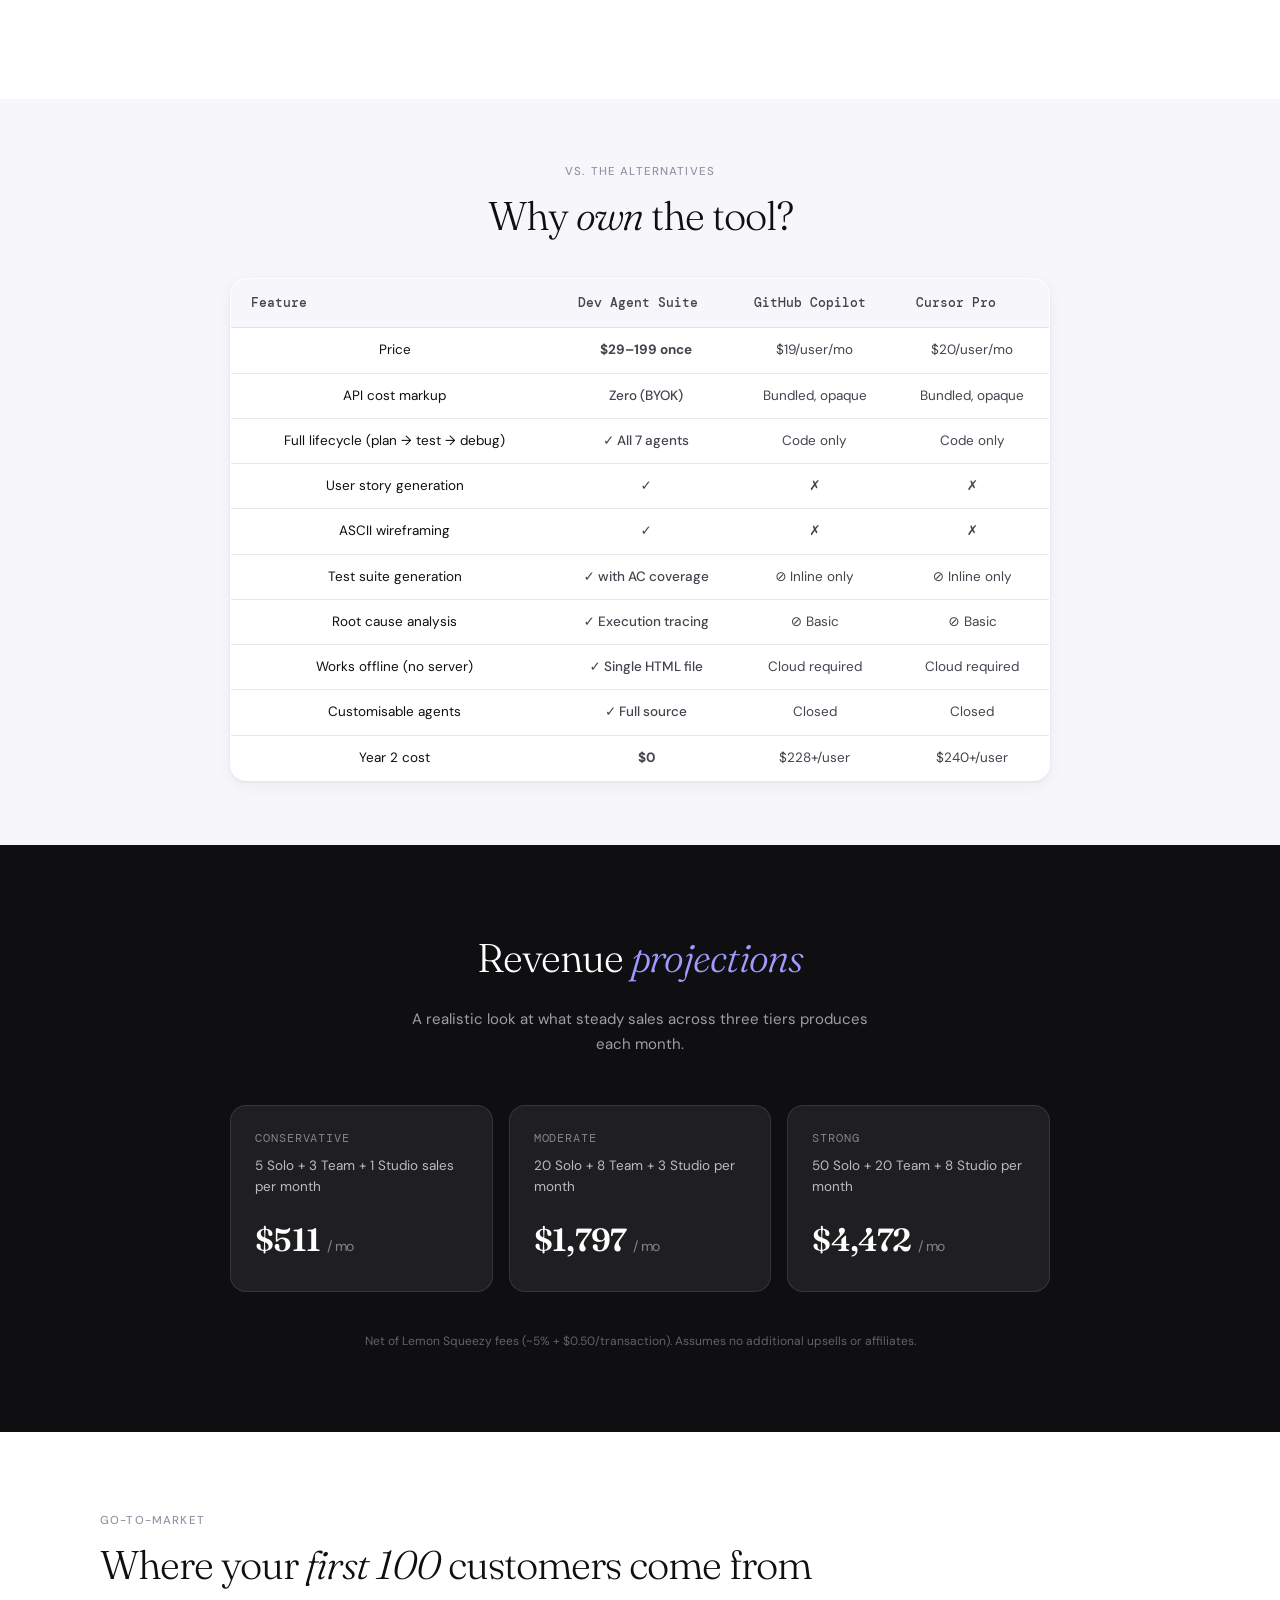
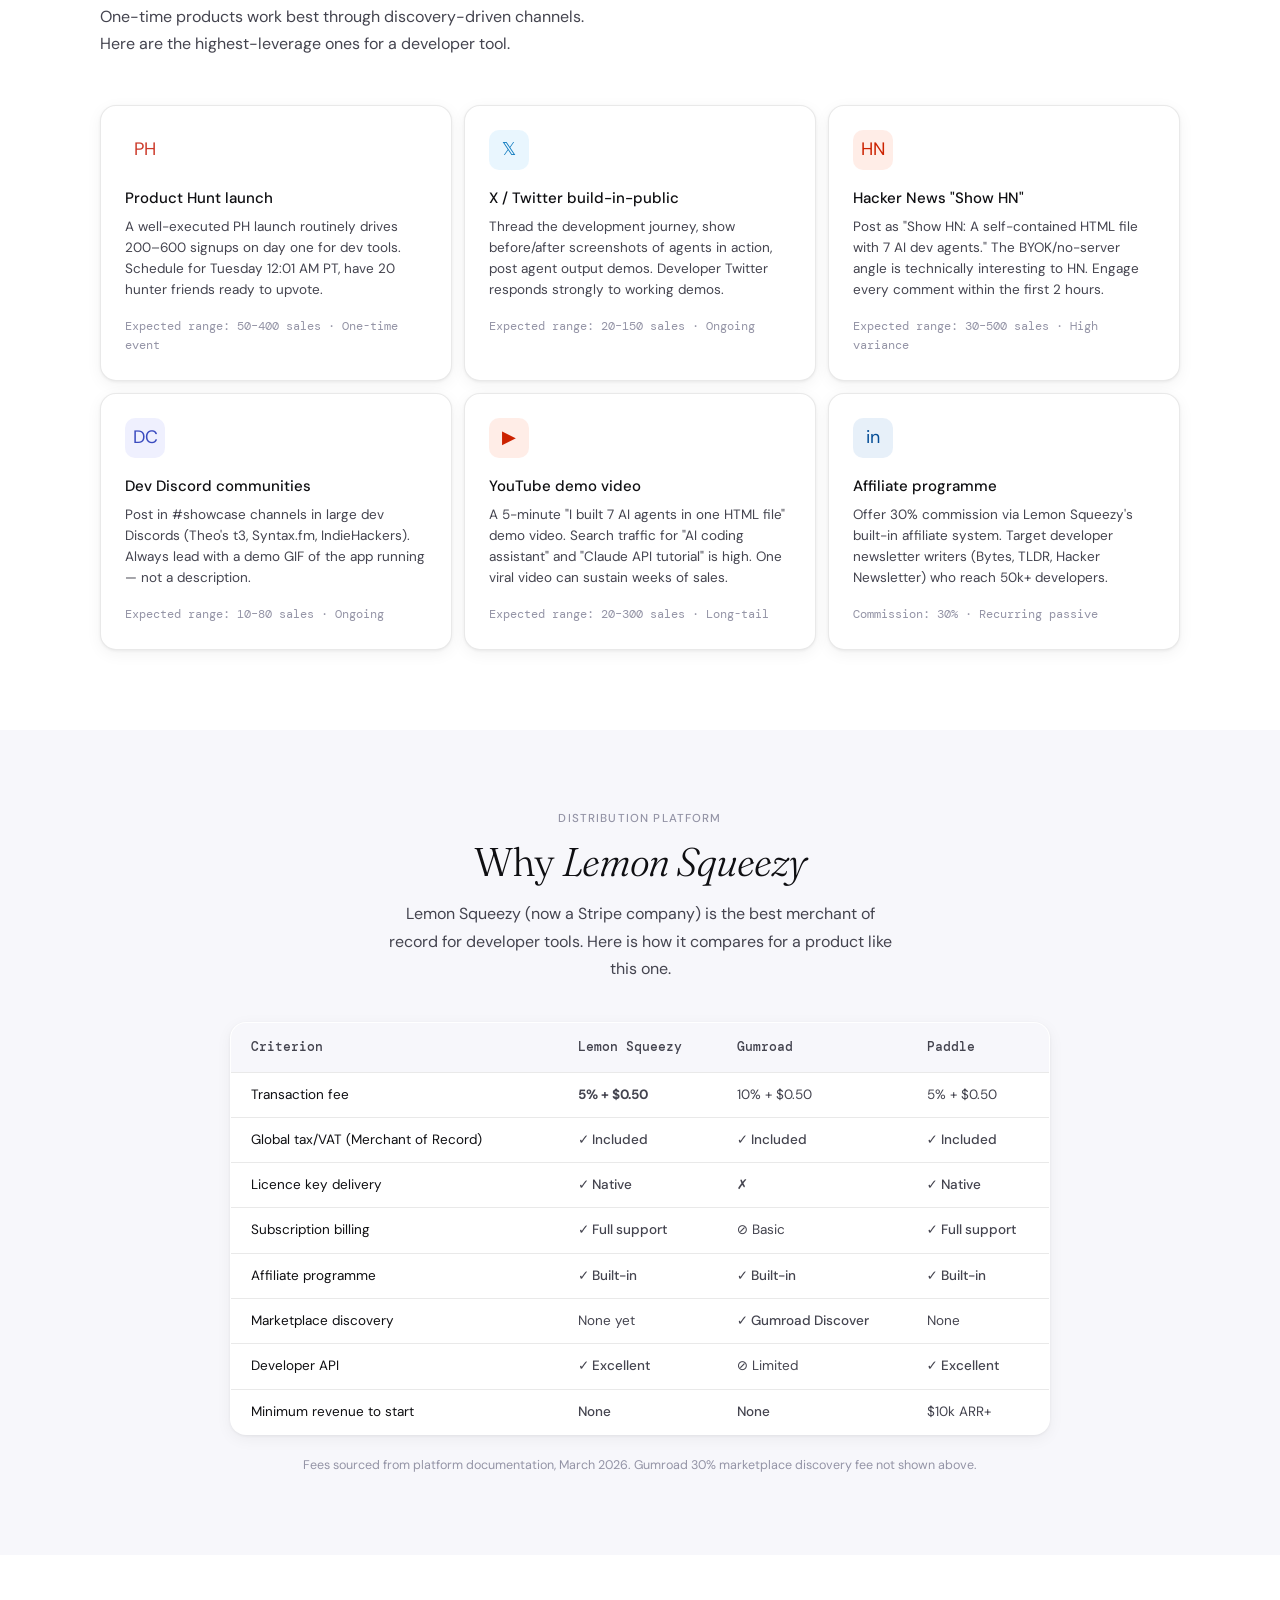
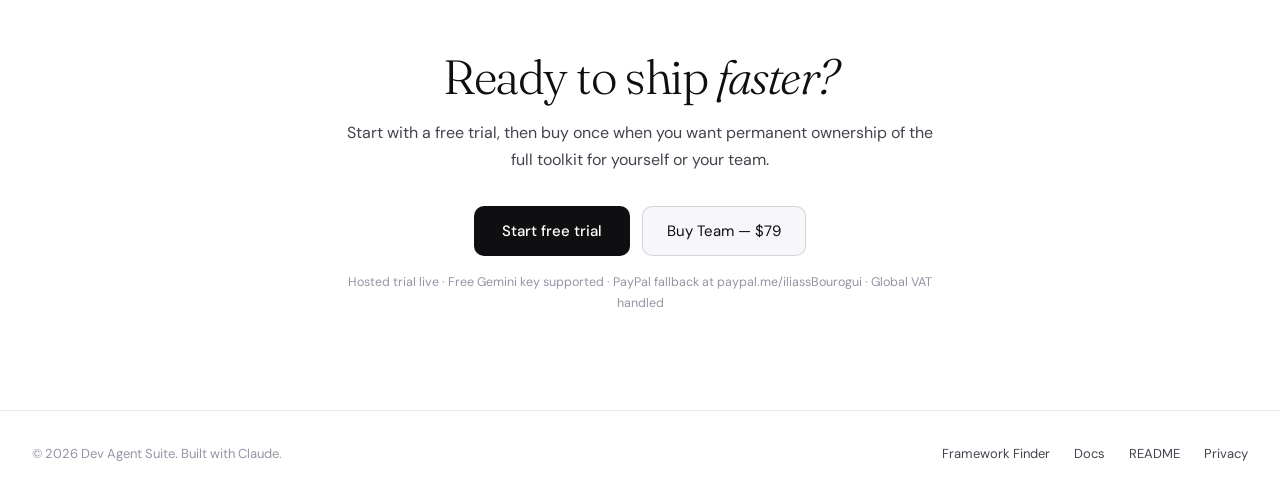
==== commit 650d3b24: "Restore Dev Agent Suite root and preserve framework finder" ====
--- a/landing.html
+++ b/landing.html
@@ -236,11 +236,12 @@
 </section>
 
 <div class="proof-bar">
-  <div class="proof-item"><strong>220</strong> automated tests · 0 failures</div>
+  <div class="proof-item"><strong>200+</strong> automated checks · continuously verified</div>
   <div class="proof-item"><strong>7</strong> specialised agents</div>
   <div class="proof-item"><strong>4</strong> pre-built workflows</div>
   <div class="proof-item"><strong>claude-opus-4-6</strong> + <strong>claude-sonnet-4-6</strong></div>
   <div class="proof-item"><strong>Zero</strong> server infra required</div>
+  <div class="proof-item"><a href="framework-finder/">Framework Finder 2026 companion</a></div>
 </div>
 
 <section class="section" id="agents">
@@ -427,7 +428,7 @@
           <li>All 7 agents (full suite)</li>
           <li>All 4 pre-built workflows</li>
           <li>Single-user licence</li>
-          <li>220-test validation suite</li>
+          <li>Bundled validation suite</li>
           <li>Developer guide (GUIDE.md)</li>
           <li>Lifetime file access</li>
           <li class="cross" style="color:var(--ink3)">Team sharing rights</li>
@@ -448,7 +449,7 @@
           <li>All 7 agents (full suite)</li>
           <li>All 4 pre-built workflows</li>
           <li>Up to 10-seat licence</li>
-          <li>220-test validation suite</li>
+          <li>Bundled validation suite</li>
           <li>Developer guide (GUIDE.md)</li>
           <li>Lifetime file access</li>
           <li>Team sharing rights</li>
@@ -468,7 +469,7 @@
           <li>All 7 agents (full suite)</li>
           <li>All 4 pre-built workflows</li>
           <li>Unlimited-seat licence</li>
-          <li>220-test validation suite</li>
+          <li>Bundled validation suite</li>
           <li>Developer guide (GUIDE.md)</li>
           <li>Lifetime file access</li>
           <li>White-label / rebrand rights</li>
@@ -624,6 +625,7 @@
 <footer>
   <div>© 2026 Dev Agent Suite. Built with Claude.</div>
   <div style="display:flex;gap:1.5rem">
+    <a href="framework-finder/">Framework Finder</a>
     <a href="GUIDE.md">Docs</a>
     <a href="README.md">README</a>
     <a href="https://anthropic.com/privacy">Privacy</a>
